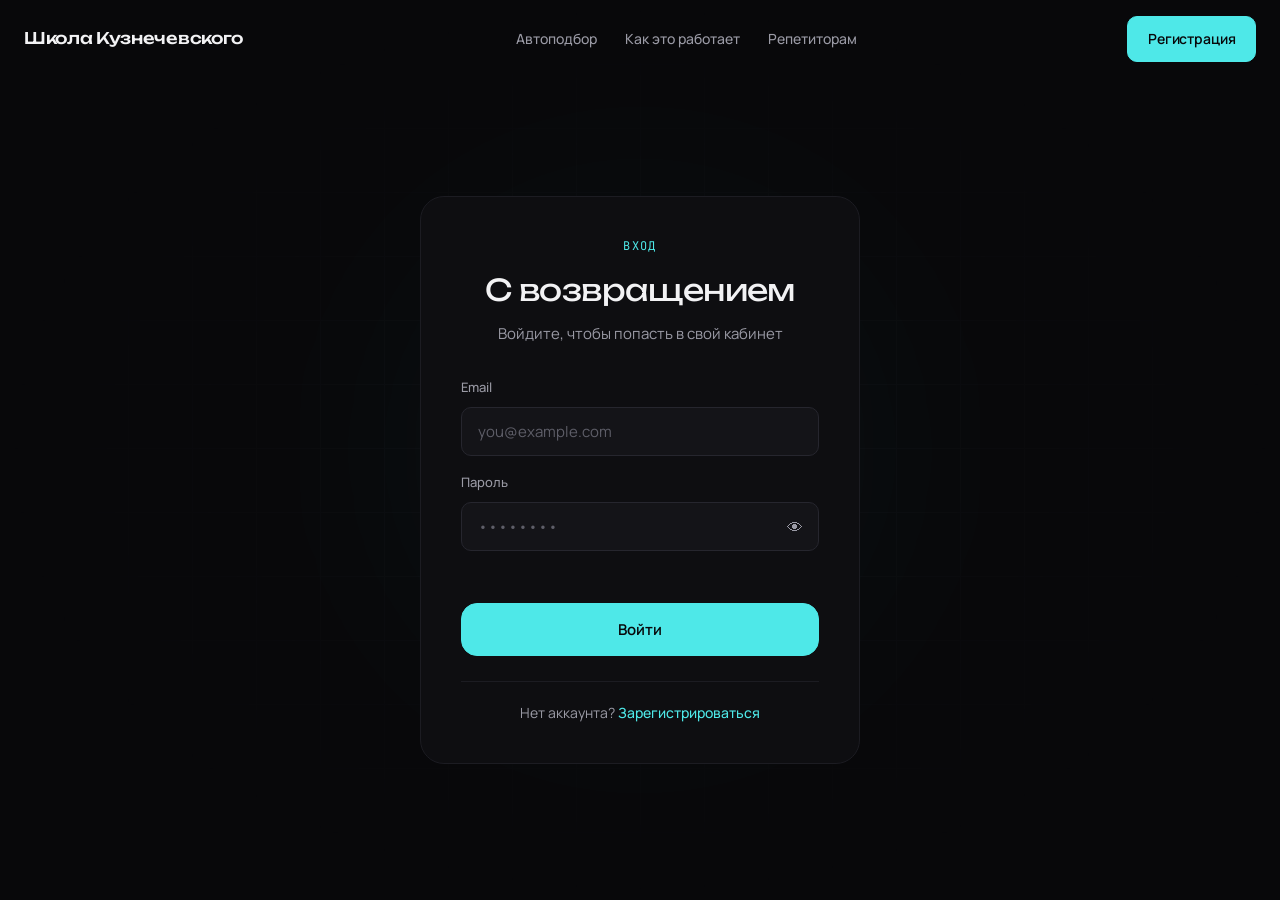
==== cabinet-student.html @ 5a190acf "Update cabinet-student.html" ====
<!DOCTYPE html>
<html lang="ru">
<head>
  <meta charset="UTF-8">
  <meta name="viewport" content="width=device-width, initial-scale=1.0">
  <title>Кабинет ученика — Школа Кузнечевского</title>
  <link rel="preconnect" href="https://fonts.googleapis.com">
  <link rel="preconnect" href="https://fonts.gstatic.com" crossorigin>
  <link href="https://fonts.googleapis.com/css2?family=Unbounded:wght@300;400;500;600&family=Manrope:wght@400;500;600;700&family=JetBrains+Mono:wght@400;500&display=swap" rel="stylesheet">
  <link rel="stylesheet" href="css/base.css">
  <link rel="stylesheet" href="css/main.css">
  <link rel="stylesheet" href="css/auth.css">
  <link rel="stylesheet" href="css/cabinet.css">
  <link rel="stylesheet" href="css/mobile.css">
</head>
<body class="page-student">

  <div class="cursor-glow" data-cursor-glow></div>

  <header class="nav is-scrolled">
    <div class="nav__inner">
      <a href="index.html" class="nav__logo">Школа Кузнечевского<span>.</span></a>
      <nav class="nav__links">
        <a href="index.html">Главная</a>
        <a href="cabinet-student.html" class="is-current">Кабинет</a>
      </nav>

      <div class="nav__user-menu" data-user-menu>
        <a href="cabinet-student.html" class="nav__user-trigger">
          <span class="nav__user-name" data-user-name>…</span>
          <span class="nav__user-avatar" data-user-avatar>?</span>
        </a>
        <div style="position:relative;">
          <button class="notif-bell" data-notif-bell aria-label="Уведомления">
            <svg viewBox="0 0 24 24" fill="none" stroke="currentColor" stroke-width="1.5" stroke-linecap="round" stroke-linejoin="round">
              <path d="M18 8a6 6 0 00-12 0c0 7-3 9-3 9h18s-3-2-3-9"/>
              <path d="M13.7 21a2 2 0 01-3.4 0"/>
            </svg>
            <span class="notif-bell__count" data-notif-count hidden>0</span>
          </button>
          <div class="notif-panel" data-notif-panel hidden></div>
        </div>
      </div>

      <button class="nav__burger" aria-label="Меню">
        <span></span><span></span>
      </button>
    </div>
    <nav class="nav__mobile" data-nav-mobile hidden>
      <a href="index.html">Главная</a>
      <a href="cabinet-student.html" class="is-current">Кабинет</a>
      <button class="btn btn--ghost" data-logout-mobile>Выйти</button>
    </nav>
  </header>

  <main class="cabinet">
    <div class="cabinet__grid"></div>

    <div class="container cabinet__inner">
      <div class="cabinet__head">
        <div class="cabinet__eyebrow">Кабинет ученика</div>
      </div>

      <div class="cabinet__stats">
        <div class="cabinet-stat">
          <div class="cabinet-stat__num" data-stat="upcoming">0</div>
          <div class="cabinet-stat__label">Предстоит</div>
        </div>
        <div class="cabinet-stat">
          <div class="cabinet-stat__num" data-stat="done">0</div>
          <div class="cabinet-stat__label">Проведено</div>
        </div>
      </div>

      <!-- ДВЕ КОЛОНКИ -->
      <div class="student-layout">

        <!-- СЛЕВА: ЗАЯВКИ -->
        <div class="student-col-main">
          <h2 class="cabinet__title cabinet__title--col">Мои заявки</h2>
          <div class="cabinet__list" data-bookings-list>
            <div class="cabinet__empty">
              <div class="cabinet__empty-icon">📅</div>
              <div class="cabinet__empty-title">Пока пусто</div>
              <div class="cabinet__empty-desc">Найдите репетитора и оставьте первую заявку</div>
              <a href="index.html#podbor" class="btn btn--primary btn--lg">Найти репетитора</a>
            </div>
          </div>
        </div>

        <!-- СПРАВА: ЛИЧНОЕ РАСПИСАНИЕ -->
        <aside class="student-col-side">
          <div class="cabinet__col-head">
            <h2 class="cabinet__title cabinet__title--col">Моё расписание</h2>
            <div class="cabinet__col-actions">
              <button class="btn btn--ghost btn--sm" data-toggle-personal-board hidden>Развернуть</button>
              <button class="btn btn--primary btn--sm" data-add-personal-cell>+ Ячейка</button>
            </div>
          </div>

          <div class="info-panel">
            <div class="info-panel__title">Как пользоваться</div>
            <ul class="info-panel__list">
              <li>Это <strong>только для вас</strong>. Никто не видит.</li>
              <li>Нажмите <strong>«+ Ячейка»</strong> — день, время, текст.</li>
              <li>Или у заявки — <strong>«Добавить в расписание»</strong>.</li>
            </ul>
          </div>

          <div class="week-board week-board--personal" data-personal-student-board>
            <div class="week-board__loading">Загружаем…</div>
          </div>
        </aside>

      </div>

      <div class="cabinet__section">
        <h2 class="cabinet__section-title">Опасная зона</h2>
        <div class="danger-zone">
          <p class="danger-zone__text">
            Удаление аккаунта необратимо. Все заявки и профиль будут удалены навсегда.
          </p>
          <div style="display:flex;gap:10px;flex-wrap:wrap;">
            <button class="btn btn--ghost" data-logout>Выйти из аккаунта</button>
            <button class="btn btn--danger" data-delete-account>Удалить аккаунт навсегда</button>
          </div>
        </div>
      </div>
    </div>
  </main>

  <!-- МОДАЛКА ОТЗЫВА -->
  <div class="modal" data-modal="review" hidden>
    <div class="modal__backdrop" data-modal-close></div>
    <div class="modal__panel">
      <div class="pay">
        <div class="pay__title">Оцените урок</div>
        <div class="field" style="margin-bottom:16px;">
          <label>Оценка</label>
          <div style="display:flex;gap:8px;" data-rating-stars>
            <button type="button" class="btn btn--icon" data-star="1">★</button>
            <button type="button" class="btn btn--icon" data-star="2">★</button>
            <button type="button" class="btn btn--icon" data-star="3">★</button>
            <button type="button" class="btn btn--icon" data-star="4">★</button>
            <button type="button" class="btn btn--icon" data-star="5">★</button>
          </div>
        </div>
        <div class="auth-form__error" data-review-error></div>
        <button class="btn btn--primary btn--lg" style="width:100%;" data-review-save>Отправить оценку</button>
      </div>
    </div>
  </div>

  <!-- МОДАЛКА ЛИЧНОЙ ЯЧЕЙКИ -->
  <div class="modal" data-modal="personal-cell-edit" hidden>
    <div class="modal__backdrop" data-modal-close></div>
    <div class="modal__panel">
      <div class="pay">
        <div class="pay__title" data-personal-cell-title>Новая ячейка</div>
        <div class="field" style="margin-bottom:14px;">
          <label>День недели</label>
          <select data-personal-cell-day>
            <option value="1">Понедельник</option>
            <option value="2">Вторник</option>
            <option value="3">Среда</option>
            <option value="4">Четверг</option>
            <option value="5">Пятница</option>
            <option value="6">Суббота</option>
            <option value="0">Воскресенье</option>
          </select>
        </div>
        <div class="field" style="margin-bottom:14px;">
          <label>Время</label>
          <input type="time" data-personal-cell-time>
        </div>
        <div class="field" style="margin-bottom:14px;">
          <label>Текст (до 70 символов)</label>
          <input type="text" maxlength="70" data-personal-cell-text placeholder="Урок с Иваном">
        </div>
        <div class="auth-form__error" data-personal-cell-error></div>
        <div style="display:flex;gap:10px;flex-wrap:wrap;">
          <button class="btn btn--primary" style="flex:1;" data-personal-cell-save>Сохранить</button>
          <button class="btn btn--ghost" data-personal-cell-delete hidden>Удалить</button>
        </div>
      </div>
    </div>
  </div>

  <script src="js/libs/supabase.js"></script>
  <script src="js/supabase-client.js"></script>
  <script src="js/auth.js"></script>
  <script src="js/cabinet-student.js"></script>
</body>
</html>
---- css/base.css ----
:root {
  --bg: #08080A;
  --surface-1: #0E0E11;
  --surface-2: #141418;
  --border: #1C1C22;
  --border-strong: #26262E;
  --text: #F2F2F4;
  --text-dim: #9A9AA5;
  --text-mute: #5E5E68;

  --accent: #4EE8E8;
  --accent-dim: rgba(78, 232, 232, 0.08);
  --accent-glow: rgba(78, 232, 232, 0.22);
  --magenta: #E84EC6;
  --magenta-dim: rgba(232, 78, 198, 0.10);
  --magenta-glow: rgba(232, 78, 198, 0.22);

  --busy: #5A3A3A;
  --busy-dim: rgba(90, 58, 58, 0.15);
  --red: #F87171;
  --green: #4ADE80;
  --yellow: #FFD34E;

  --font-display: 'Unbounded', sans-serif;
  --font-body: 'Manrope', system-ui, sans-serif;
  --font-mono: 'JetBrains Mono', monospace;

  --radius-sm: 6px;
  --radius: 10px;
  --radius-lg: 16px;
  --radius-xl: 24px;

  --container: 1280px;
  --gutter: 24px;

  --ease: cubic-bezier(0.22, 1, 0.36, 1);
  --ease-spring: cubic-bezier(0.34, 1.56, 0.64, 1);
}

* { margin: 0; padding: 0; box-sizing: border-box; }

html { scroll-behavior: smooth; -webkit-font-smoothing: antialiased; }

body {
  background: var(--bg);
  color: var(--text);
  font-family: var(--font-body);
  font-size: 16px;
  line-height: 1.55;
  overflow-x: hidden;
}

body.is-loading { overflow: hidden; }

a { color: inherit; text-decoration: none; }
button { font: inherit; color: inherit; background: none; border: none; cursor: pointer; }
img { max-width: 100%; display: block; }

::selection { background: var(--accent); color: #08080A; }

.container {
  max-width: var(--container);
  margin: 0 auto;
  padding: 0 var(--gutter);
}

/* PAGE LOADER */
.page-loader {
  position: fixed;
  inset: 0;
  z-index: 500;
  background: var(--bg);
  display: flex;
  flex-direction: column;
  align-items: center;
  justify-content: center;
  gap: 32px;
  transition: opacity 0.8s var(--ease), visibility 0.8s var(--ease);
}

.page-loader.is-done {
  opacity: 0;
  visibility: hidden;
  pointer-events: none;
}

.page-loader__logo {
  font-family: var(--font-display);
  font-size: clamp(20px, 3vw, 32px);
  font-weight: 400;
  letter-spacing: -0.03em;
  color: var(--text);
  animation: loaderLogo 1.4s var(--ease) both;
}

.page-loader__logo span { color: var(--accent); }

@keyframes loaderLogo {
  0% { opacity: 0; filter: blur(20px); transform: translateY(10px); }
  100% { opacity: 1; filter: blur(0); transform: translateY(0); }
}

.page-loader__bar {
  width: 200px;
  height: 2px;
  background: var(--border);
  border-radius: 2px;
  overflow: hidden;
}

.page-loader__fill {
  height: 100%;
  width: 0;
  background: var(--accent);
  box-shadow: 0 0 12px var(--accent-glow);
  animation: loaderFill 1.2s var(--ease) forwards;
}

@keyframes loaderFill {
  0% { width: 0; }
  100% { width: 100%; }
}

/* CURSOR GLOW */
.cursor-glow {
  position: fixed;
  top: 0; left: 0;
  width: 460px; height: 460px;
  border-radius: 50%;
  background: radial-gradient(circle, var(--accent-glow) 0%, transparent 65%);
  filter: blur(80px);
  opacity: 0;
  pointer-events: none;
  z-index: 1;
  transition: opacity 0.5s var(--ease);
  transform: translate(-50%, -50%);
  mix-blend-mode: screen;
}

.cursor-glow.is-active { opacity: 0.22; }

/* BUTTONS */
.btn {
  display: inline-flex;
  align-items: center;
  justify-content: center;
  gap: 8px;
  padding: 11px 20px;
  border-radius: var(--radius);
  font-size: 14px;
  font-weight: 600;
  letter-spacing: -0.01em;
  transition: all 0.3s var(--ease);
  white-space: nowrap;
  cursor: pointer;
  border: 1px solid transparent;
  font-family: var(--font-body);
  will-change: transform;
  position: relative;
}

.btn--primary {
  background: var(--accent);
  color: #08080A;
  border-color: var(--accent);
}

.btn--primary:hover {
  background: #66F0F0;
  box-shadow: 0 8px 24px var(--accent-glow);
  transform: translateY(-1px);
}

.btn--ghost {
  background: transparent;
  color: var(--text);
  border-color: var(--border-strong);
}

.btn--ghost:hover {
  border-color: var(--text-dim);
  background: var(--surface-1);
  transform: translateY(-1px);
}

.btn--outline {
  background: transparent;
  color: var(--accent);
  border-color: var(--accent);
}

.btn--outline:hover {
  background: var(--accent-dim);
  transform: translateY(-1px);
}

.btn--danger {
  background: transparent;
  color: var(--red);
  border-color: rgba(248, 113, 113, 0.4);
}

.btn--danger:hover {
  background: rgba(248, 113, 113, 0.08);
  border-color: var(--red);
}

.btn--icon {
  width: 40px;
  height: 40px;
  padding: 0;
  border-radius: var(--radius);
  background: var(--surface-1);
  border: 1px solid var(--border-strong);
  color: var(--text-dim);
}

.btn--icon:hover {
  border-color: var(--accent);
  color: var(--accent);
}

.btn--lg { padding: 14px 26px; font-size: 15px; border-radius: var(--radius-lg); }
.btn--sm { padding: 7px 14px; font-size: 12px; border-radius: var(--radius-sm); }

.btn:disabled {
  opacity: 0.5;
  cursor: not-allowed;
  transform: none !important;
}

/* CHIPS */
.chip {
  display: inline-flex;
  align-items: center;
  padding: 9px 16px;
  border: 1px solid var(--border-strong);
  border-radius: 999px;
  font-size: 14px;
  font-weight: 500;
  color: var(--text-dim);
  transition: all 0.25s var(--ease);
  background: var(--surface-1);
  will-change: transform;
}

.chip:hover {
  border-color: var(--text-dim);
  color: var(--text);
}

.chip.is-active {
  background: var(--accent);
  border-color: var(--accent);
  color: #08080A;
  font-weight: 600;
}

.chip.is-shake { animation: chipShake 0.4s var(--ease); }

@keyframes chipShake {
  0%, 100% { transform: translateX(0); }
  25% { transform: translateX(-4px); }
  75% { transform: translateX(4px); }
}

/* FILTERS */
.filter {
  padding: 8px 14px;
  border-radius: var(--radius-sm);
  font-size: 13px;
  font-weight: 500;
  color: var(--text-dim);
  border: 1px solid transparent;
  transition: all 0.25s var(--ease);
}

.filter:hover { color: var(--text); background: var(--surface-1); }
.filter.is-active {
  background: var(--surface-2);
  color: var(--text);
  border-color: var(--border-strong);
}

/* SECTION HEAD */
.section-head {
  text-align: center;
  max-width: 640px;
  margin: 0 auto 56px;
}

.section-head--left { text-align: left; margin-left: 0; }

.section-head__eyebrow {
  font-family: var(--font-mono);
  font-size: 12px;
  text-transform: uppercase;
  letter-spacing: 0.12em;
  color: var(--accent);
  margin-bottom: 14px;
}

.section-head__title {
  font-family: var(--font-display);
  font-size: clamp(28px, 4vw, 44px);
  font-weight: 400;
  line-height: 1.12;
  letter-spacing: -0.02em;
  margin-bottom: 16px;
}

.section-head__lead { color: var(--text-dim); font-size: 17px; }

/* GRID */
.grid { display: grid; gap: 20px; }
.grid--3 { grid-template-columns: repeat(3, 1fr); }
.grid--2 { grid-template-columns: repeat(2, 1fr); }

/* FIELDS */
.field label {
  display: block;
  font-size: 13px;
  color: var(--text-dim);
  margin-bottom: 10px;
  font-weight: 500;
}

.field input,
.field select,
.field textarea {
  width: 100%;
  padding: 13px 16px;
  background: var(--surface-2);
  border: 1px solid var(--border-strong);
  border-radius: var(--radius);
  color: var(--text);
  font-family: var(--font-body);
  font-size: 15px;
  outline: none;
  transition: all 0.25s var(--ease);
}

.field input::placeholder,
.field textarea::placeholder { color: var(--text-mute); }

.field input:focus,
.field select:focus,
.field textarea:focus {
  border-color: var(--accent);
  box-shadow: 0 0 0 3px var(--accent-dim);
}

.field select {
  appearance: none;
  background-image: url("data:image/svg+xml;utf8,<svg xmlns='http://www.w3.org/2000/svg' width='12' height='8' viewBox='0 0 12 8' fill='none'><path d='M1 1l5 5 5-5' stroke='%239A9AA5' stroke-width='1.5' stroke-linecap='round'/></svg>");
  background-repeat: no-repeat;
  background-position: right 16px center;
  padding-right: 40px;
}

.field textarea { resize: vertical; min-height: 100px; }

/* SVG ICON UTILITY */
.icon {
  width: 20px;
  height: 20px;
  stroke: currentColor;
  stroke-width: 1.5;
  fill: none;
  stroke-linecap: round;
  stroke-linejoin: round;
  flex-shrink: 0;
}

.icon--lg { width: 32px; height: 32px; stroke-width: 1.2; }
.icon--sm { width: 16px; height: 16px; }

/* ЦВЕТА КАБИНЕТОВ */
/* ученик — синий */
.page-student {
  --cabinet-accent: #4EA8E8;
  --cabinet-accent-dim: rgba(78, 168, 232, 0.12);
  --cabinet-accent-glow: rgba(78, 168, 232, 0.3);
}

/* учитель — фиолетовый */
.page-teacher {
  --cabinet-accent: #E84EC6;
  --cabinet-accent-dim: rgba(232, 78, 198, 0.12);
  --cabinet-accent-glow: rgba(232, 78, 198, 0.3);
}

@media (max-width: 1024px) { .grid--3 { grid-template-columns: repeat(2, 1fr); } }
@media (max-width: 680px) {
  .grid--3, .grid--2 { grid-template-columns: 1fr; }
  .container { padding: 0 20px; }
}
---- css/main.css ----
/* NAV */
.nav {
  position: fixed;
  top: 0; left: 0; right: 0;
  z-index: 100;
  padding: 16px 0;
  transition: all 0.4s var(--ease);
}

.nav.is-scrolled {
  background: rgba(8, 8, 10, 0.72);
  backdrop-filter: blur(20px);
  -webkit-backdrop-filter: blur(20px);
  border-bottom: 1px solid var(--border);
  padding: 12px 0;
}

.nav__inner {
  max-width: var(--container);
  margin: 0 auto;
  padding: 0 var(--gutter);
  display: flex;
  align-items: center;
  justify-content: space-between;
  gap: 32px;
}

.nav__logo {
  font-family: var(--font-display);
  font-size: 16px;
  font-weight: 500;
  letter-spacing: -0.02em;
  white-space: nowrap;
  display: inline-flex;
}

.nav__logo span {
  display: inline-block;
  opacity: 0;
  transform: translateY(8px);
  filter: blur(6px);
  transition: opacity 0.6s var(--ease), transform 0.6s var(--ease), filter 0.6s var(--ease);
}

.nav__logo.is-ready span {
  opacity: 1;
  transform: translateY(0);
  filter: blur(0);
}

.nav__logo span:nth-child(1) { transition-delay: 0.02s; }
.nav__logo span:nth-child(2) { transition-delay: 0.06s; }
.nav__logo span:nth-child(3) { transition-delay: 0.10s; }
.nav__logo span:nth-child(4) { transition-delay: 0.14s; }
.nav__logo span:nth-child(5) { transition-delay: 0.18s; }
.nav__logo span:nth-child(7) { transition-delay: 0.26s; }
.nav__logo span:nth-child(8) { transition-delay: 0.30s; }
.nav__logo span:nth-child(9) { transition-delay: 0.34s; }
.nav__logo span:nth-child(10) { transition-delay: 0.38s; }
.nav__logo span:nth-child(11) { transition-delay: 0.42s; }
.nav__logo span:nth-child(12) { transition-delay: 0.46s; }
.nav__logo span:nth-child(13) { transition-delay: 0.50s; }
.nav__logo span:nth-child(14) { transition-delay: 0.54s; }
.nav__logo span:nth-child(15) { transition-delay: 0.58s; }
.nav__logo span:nth-child(16) { transition-delay: 0.62s; }
.nav__logo span:nth-child(17) { transition-delay: 0.66s; }
.nav__logo span:nth-child(18) { transition-delay: 0.70s; }
.nav__logo span:nth-child(19) { transition-delay: 0.74s; }

.nav__logo-dot { color: var(--accent); }

.nav__links {
  display: flex;
  gap: 28px;
  font-size: 14px;
  color: var(--text-dim);
  font-weight: 500;
}

.nav__links a { transition: color 0.25s var(--ease); }
.nav__links a:hover, .nav__links a.is-current { color: var(--text); }

.nav__actions { display: flex; gap: 10px; align-items: center; }
.nav__actions[hidden] { display: none !important; }

.nav__burger {
  display: none;
  width: 40px; height: 40px;
  flex-direction: column;
  justify-content: center;
  align-items: center;
  gap: 5px;
}

.nav__burger span {
  width: 20px; height: 1.5px;
  background: var(--text);
  transition: all 0.3s var(--ease);
}

/* USER MENU (имя + аватар + колокольчик) */
.nav__user-menu {
  display: flex;
  align-items: center;
  gap: 10px;
}
.nav__user-menu[hidden] { display: none !important; }

.nav__user-trigger {
  display: flex;
  align-items: center;
  gap: 10px;
  padding: 5px 5px 5px 14px;
  border: 1px solid var(--border-strong);
  border-radius: 999px;
  background: var(--surface-1);
  transition: border-color 0.3s var(--ease);
}
.nav__user-trigger:hover { border-color: var(--cabinet-accent, var(--accent)); }

.nav__user-name {
  font-size: 14px;
  font-weight: 500;
  color: var(--text);
  max-width: 120px;
  overflow: hidden;
  text-overflow: ellipsis;
  white-space: nowrap;
}

.nav__user-avatar {
  width: 32px;
  height: 32px;
  border-radius: 50%;
  background: var(--cabinet-accent-dim, var(--accent-dim));
  color: var(--cabinet-accent, var(--accent));
  display: flex;
  align-items: center;
  justify-content: center;
  font-family: var(--font-display);
  font-size: 13px;
  overflow: hidden;
  flex-shrink: 0;
}
.nav__user-avatar img {
  width: 100%;
  height: 100%;
  object-fit: cover;
}

/* HERO */
.hero {
  position: relative;
  padding: 200px 0 60px;
  overflow: hidden;
}

.hero--compact {
  padding: 200px 0 20px;
}

.hero__parallax {
  position: absolute;
  inset: 0;
  z-index: 0;
  pointer-events: none;
}

.hero__orb {
  position: absolute;
  border-radius: 50%;
  filter: blur(120px);
  opacity: 0.35;
}

.hero__orb--1 {
  top: -20%; right: -10%;
  width: 720px; height: 720px;
  background: radial-gradient(circle, var(--accent-glow) 0%, transparent 65%);
}

.hero__grid {
  position: absolute;
  inset: 0;
  background-image:
    linear-gradient(var(--border) 1px, transparent 1px),
    linear-gradient(90deg, var(--border) 1px, transparent 1px);
  background-size: 64px 64px;
  mask-image: radial-gradient(ellipse at 50% 0%, #000 0%, transparent 70%);
  -webkit-mask-image: radial-gradient(ellipse at 50% 0%, #000 0%, transparent 70%);
  opacity: 0.4;
}

.hero__inner {
  max-width: var(--container);
  margin: 0 auto;
  padding: 0 var(--gutter);
  position: relative;
  z-index: 2;
}

.hero__title {
  font-family: var(--font-display);
  font-size: clamp(40px, 6.5vw, 88px);
  font-weight: 400;
  line-height: 1.02;
  letter-spacing: -0.035em;
  max-width: 15ch;
  margin-bottom: 0;
}

.hero__title em { font-style: normal; color: var(--accent); }

[data-hero-el] {
  opacity: 0;
  transform: translateY(20px);
  filter: blur(8px);
}

[data-hero-el].is-visible {
  opacity: 1;
  transform: translateY(0);
  filter: blur(0);
  transition: opacity 0.9s var(--ease), transform 0.9s var(--ease), filter 0.9s var(--ease);
}

/* PODBOR */
.podbor { padding: 40px 0 100px; position: relative; z-index: 2; }

.podbor__card {
  max-width: 800px;
  margin: 0 auto;
  background: var(--surface-1);
  border: 1px solid var(--border);
  border-radius: var(--radius-xl);
  padding: 40px;
  position: relative;
  overflow: hidden;
}

.podbor__progress {
  height: 2px;
  background: var(--border);
  border-radius: 2px;
  margin-bottom: 32px;
  overflow: hidden;
}

.podbor__bar {
  height: 100%;
  background: var(--accent);
  width: 33.33%;
  transition: width 0.6s var(--ease);
}

.podbor__viewport { position: relative; overflow: hidden; }
.podbor__step { display: none; }

.podbor__step.is-active {
  display: block;
  animation: slideIn 0.6s var(--ease);
}

@keyframes slideIn {
  from { opacity: 0; transform: translateX(30px); filter: blur(4px); }
  to { opacity: 1; transform: translateX(0); filter: blur(0); }
}

.podbor__step-label {
  font-family: var(--font-mono);
  font-size: 12px;
  color: var(--accent);
  text-transform: uppercase;
  letter-spacing: 0.1em;
  margin-bottom: 12px;
}

.podbor__question {
  font-family: var(--font-display);
  font-size: 28px;
  font-weight: 400;
  margin-bottom: 28px;
  letter-spacing: -0.02em;
}

.podbor__hint {
  margin-top: 16px;
  font-size: 13px;
  color: var(--red);
  font-weight: 500;
  animation: hintIn 0.4s var(--ease);
}

@keyframes hintIn {
  from { opacity: 0; transform: translateY(-4px); }
  to { opacity: 1; transform: translateY(0); }
}

.chips { display: flex; flex-wrap: wrap; gap: 10px; }

.podbor__row {
  display: grid;
  grid-template-columns: 1fr 1fr;
  gap: 28px;
}

.podbor__nav {
  display: flex;
  justify-content: space-between;
  margin-top: 36px;
  padding-top: 24px;
  border-top: 1px solid var(--border);
}

.podbor__results { margin-top: 64px; }
.podbor__reset { text-align: center; margin-top: 40px; }

/* TEACHER CARD */
.teacher-card {
  background: var(--surface-1);
  border: 1px solid var(--border);
  border-radius: var(--radius-lg);
  padding: 24px;
  transition: transform 0.35s var(--ease), border-color 0.35s var(--ease);
  cursor: pointer;
  display: flex;
  flex-direction: column;
  gap: 16px;
  position: relative;
  overflow: hidden;
}

.teacher-card:hover {
  border-color: var(--border-strong);
  transform: translateY(-2px);
}

.teacher-card__head { display: flex; gap: 16px; align-items: center; }

.teacher-card__avatar {
  width: 56px; height: 56px;
  border-radius: 50%;
  background: var(--surface-2);
  border: 1px solid var(--border-strong);
  display: flex;
  align-items: center;
  justify-content: center;
  font-family: var(--font-display);
  font-size: 16px;
  color: var(--accent);
  flex-shrink: 0;
  overflow: hidden;
}
.teacher-card__avatar img { width: 100%; height: 100%; object-fit: cover; }

.teacher-card__name { font-size: 16px; font-weight: 600; margin-bottom: 3px; }
.teacher-card__subject { font-size: 13px; color: var(--text-dim); }

.teacher-card__rating {
  display: inline-flex;
  align-items: center;
  gap: 5px;
  font-family: var(--font-mono);
  font-size: 13px;
  color: var(--accent);
  margin-left: auto;
}

.teacher-card__tags { display: flex; flex-wrap: wrap; gap: 5px; }

.tag {
  font-size: 10.5px;
  padding: 3px 9px;
  border-radius: 999px;
  background: var(--surface-2);
  color: var(--text-dim);
  border: 1px solid var(--border);
  font-weight: 500;
  text-transform: uppercase;
  letter-spacing: 0.02em;
}

.teacher-card__slots {
  display: flex;
  flex-wrap: wrap;
  gap: 6px;
  max-height: 60px;
  overflow: hidden;
  position: relative;
}

.teacher-card__slots::after {
  content: '';
  position: absolute;
  bottom: 0; right: 0;
  width: 40px; height: 100%;
  background: linear-gradient(90deg, transparent, var(--surface-1));
  pointer-events: none;
}

.slot {
  font-family: var(--font-mono);
  font-size: 11.5px;
  padding: 5px 10px;
  border-radius: var(--radius-sm);
  border: 1px solid var(--border-strong);
  color: var(--text-dim);
  transition: all 0.25s var(--ease);
  background: var(--surface-2);
}

.slot--free {
  border-color: rgba(78, 232, 232, 0.4);
  color: var(--accent);
  background: var(--accent-dim);
}

.slot--busy {
  opacity: 0.4;
  text-decoration: line-through;
  cursor: not-allowed;
  background: var(--busy-dim);
  border-color: var(--busy);
  color: var(--busy);
}

.teacher-card__foot {
  display: flex;
  align-items: center;
  justify-content: space-between;
  padding-top: 16px;
  border-top: 1px solid var(--border);
  margin-top: auto;
}

.teacher-card__price {
  font-family: var(--font-mono);
  font-size: 22px;
  font-weight: 500;
  letter-spacing: -0.02em;
}

.teacher-card__price span {
  font-size: 12px;
  color: var(--text-mute);
  font-weight: 400;
  font-family: var(--font-body);
}

.teacher-card__cta {
  font-size: 13px;
  font-weight: 600;
  color: var(--accent);
  display: inline-flex;
  align-items: center;
  gap: 6px;
  transition: gap 0.3s var(--ease);
}

.teacher-card:hover .teacher-card__cta { gap: 10px; }

/* HOW */
.how { padding: 100px 0; border-top: 1px solid var(--border); position: relative; z-index: 2; }

.how__card {
  background: var(--surface-1);
  border: 1px solid var(--border);
  border-radius: var(--radius-lg);
  padding: 32px;
  transition: all 0.4s var(--ease);
  position: relative;
  overflow: hidden;
}

.how__card::before {
  content: '';
  position: absolute;
  top: 0; left: -100%;
  width: 100%; height: 1px;
  background: linear-gradient(90deg, transparent, var(--accent), transparent);
  transition: left 0.8s var(--ease);
}

.how__card:hover::before { left: 100%; }
.how__card:hover { border-color: var(--border-strong); transform: translateY(-2px); }

.how__num { font-family: var(--font-mono); font-size: 13px; color: var(--accent); margin-bottom: 20px; }

.how__card h3 {
  font-family: var(--font-display);
  font-size: 22px;
  font-weight: 400;
  margin-bottom: 12px;
  letter-spacing: -0.02em;
}

.how__card p { color: var(--text-dim); font-size: 15px; }

/* FOR TEACHERS */
.for-teachers {
  padding: 100px 0;
  border-top: 1px solid var(--border);
  position: relative;
  z-index: 2;
}

.for-teachers__grid {
  display: grid;
  grid-template-columns: repeat(3, 1fr);
  gap: 20px;
  margin-bottom: 48px;
}

.for-teachers__feature {
  padding: 32px;
  background: var(--surface-1);
  border: 1px solid var(--border);
  border-radius: var(--radius-lg);
  transition: all 0.35s var(--ease);
}

.for-teachers__feature:hover {
  border-color: var(--magenta);
  transform: translateY(-2px);
}

.for-teachers__icon {
  width: 44px; height: 44px;
  border-radius: var(--radius);
  background: var(--magenta-dim);
  border: 1px solid var(--magenta);
  display: flex;
  align-items: center;
  justify-content: center;
  color: var(--magenta);
  margin-bottom: 20px;
}

.for-teachers__feature h3 {
  font-family: var(--font-display);
  font-size: 18px;
  font-weight: 400;
  letter-spacing: -0.02em;
  margin-bottom: 10px;
}

.for-teachers__feature p { color: var(--text-dim); font-size: 14px; line-height: 1.55; }

.for-teachers__cta { text-align: center; }

/* FOOTER */
.footer { border-top: 1px solid var(--border); padding: 64px 0 32px; position: relative; z-index: 2; }

.footer__inner {
  display: grid;
  grid-template-columns: 2fr 1fr 1fr 1fr;
  gap: 48px;
  margin-bottom: 48px;
}

.footer__desc { color: var(--text-mute); font-size: 14px; margin-top: 16px; max-width: 28ch; }

.footer__title {
  font-size: 12px;
  color: var(--text-mute);
  text-transform: uppercase;
  letter-spacing: 0.1em;
  margin-bottom: 16px;
  font-family: var(--font-mono);
}

.footer__col a {
  display: block;
  color: var(--text-dim);
  font-size: 14px;
  padding: 5px 0;
  transition: color 0.25s var(--ease);
}

.footer__col a:hover { color: var(--accent); }

.footer__bottom {
  display: flex;
  justify-content: space-between;
  padding-top: 32px;
  border-top: 1px solid var(--border);
  font-size: 13px;
  color: var(--text-mute);
  font-family: var(--font-mono);
}

/* MODALS */
.modal {
  position: fixed;
  inset: 0;
  z-index: 200;
  display: flex;
  align-items: center;
  justify-content: center;
  padding: 24px;
}

.modal[hidden] { display: none; }

.modal__backdrop {
  position: absolute;
  inset: 0;
  background: rgba(0, 0, 0, 0.75);
  backdrop-filter: blur(8px);
  -webkit-backdrop-filter: blur(8px);
  animation: fadeIn 0.4s var(--ease);
}

@keyframes fadeIn { from { opacity: 0; } to { opacity: 1; } }

.modal__panel {
  position: relative;
  background: var(--surface-1);
  border: 1px solid var(--border-strong);
  border-radius: var(--radius-xl);
  max-width: 520px;
  width: 100%;
  max-height: 90vh;
  overflow-y: auto;
  animation: modalIn 0.5s var(--ease-spring);
}

@keyframes modalIn {
  from { opacity: 0; transform: translateY(24px) scale(0.96); filter: blur(6px); }
  to { opacity: 1; transform: translateY(0) scale(1); filter: blur(0); }
}

.pay { padding: 32px; }

.pay__title {
  font-family: var(--font-display);
  font-size: 20px;
  font-weight: 400;
  margin-bottom: 22px;
  padding-bottom: 18px;
  border-bottom: 1px solid var(--border);
  letter-spacing: -0.02em;
}

.pay__lesson {
  padding: 18px;
  background: var(--surface-2);
  border: 1px solid var(--border);
  border-radius: var(--radius);
  margin-bottom: 22px;
}

.pay__row { display: flex; justify-content: space-between; padding: 7px 0; font-size: 14px; }
.pay__row-label { color: var(--text-dim); }
.pay__row-value { font-family: var(--font-mono); }

.pay__free-note {
  padding: 12px 14px;
  background: var(--accent-dim);
  border: 1px solid rgba(78, 232, 232, 0.4);
  border-radius: var(--radius);
  color: var(--accent);
  font-size: 13px;
  font-weight: 500;
  margin-bottom: 18px;
  text-align: center;
}

.pay__success { text-align: center; padding: 36px 20px; }

.pay__success-icon {
  width: 64px; height: 64px;
  border-radius: 50%;
  background: var(--accent-dim);
  border: 1px solid var(--accent);
  display: flex;
  align-items: center;
  justify-content: center;
  font-size: 28px;
  color: var(--accent);
  margin: 0 auto 22px;
  animation: successPop 0.5s var(--ease-spring);
}

@keyframes successPop {
  0% { transform: scale(0.5); opacity: 0; }
  60% { transform: scale(1.1); }
  100% { transform: scale(1); opacity: 1; }
}

.pay__success h3 {
  font-family: var(--font-display);
  font-size: 22px;
  font-weight: 400;
  margin-bottom: 10px;
  letter-spacing: -0.02em;
}

.pay__success p { color: var(--text-dim); margin-bottom: 22px; }

/* EMPTY STATE (global) */
.empty-state {
  grid-column: 1/-1;
  text-align: center;
  padding: 48px 24px;
  background: var(--surface-1);
  border: 1px dashed var(--border-strong);
  border-radius: var(--radius-lg);
}

.empty-state__icon {
  display: inline-flex;
  align-items: center;
  justify-content: center;
  width: 56px; height: 56px;
  border-radius: 50%;
  background: var(--surface-2);
  border: 1px solid var(--border-strong);
  color: var(--text-mute);
  margin-bottom: 18px;
}

.empty-state__title {
  font-family: var(--font-display);
  font-size: 18px;
  font-weight: 400;
  letter-spacing: -0.02em;
  margin-bottom: 8px;
}

.empty-state__desc {
  color: var(--text-dim);
  font-size: 14px;
  max-width: 36ch;
  margin: 0 auto;
}

/* REVEAL */
.reveal {
  opacity: 0;
  transform: translateY(28px);
  filter: blur(6px);
}

.reveal.is-visible {
  opacity: 1;
  transform: translateY(0);
  filter: blur(0);
  transition: opacity 0.9s var(--ease), transform 0.9s var(--ease), filter 0.9s var(--ease);
}
---- css/auth.css ----
.auth-page {
  min-height: 100vh;
  padding: 140px 24px 80px;
  display: flex;
  align-items: center;
  justify-content: center;
  position: relative;
  overflow: hidden;
}

.auth-page__grid {
  position: absolute;
  inset: 0;
  background-image:
    linear-gradient(var(--border) 1px, transparent 1px),
    linear-gradient(90deg, var(--border) 1px, transparent 1px);
  background-size: 64px 64px;
  mask-image: radial-gradient(ellipse at 50% 50%, #000 0%, transparent 70%);
  -webkit-mask-image: radial-gradient(ellipse at 50% 50%, #000 0%, transparent 70%);
  opacity: 0.3;
  pointer-events: none;
}

.auth-page__orb {
  position: absolute;
  top: 50%; left: 50%;
  transform: translate(-50%, -50%);
  width: 700px; height: 700px;
  border-radius: 50%;
  background: radial-gradient(circle, var(--accent-glow) 0%, transparent 60%);
  filter: blur(100px);
  opacity: 0.35;
  pointer-events: none;
}

.auth-card {
  position: relative;
  z-index: 2;
  width: 100%;
  max-width: 440px;
  padding: 40px;
  background: var(--surface-1);
  border: 1px solid var(--border);
  border-radius: var(--radius-xl);
  animation: authCardIn 0.6s var(--ease);
}

.auth-card--wide { max-width: 560px; }

@keyframes authCardIn {
  from { opacity: 0; transform: translateY(24px); filter: blur(6px); }
  to { opacity: 1; transform: translateY(0); filter: blur(0); }
}

.auth-card__eyebrow {
  font-family: var(--font-mono);
  font-size: 12px;
  text-transform: uppercase;
  letter-spacing: 0.12em;
  color: var(--accent);
  margin-bottom: 12px;
  text-align: center;
}

.auth-card__title {
  font-family: var(--font-display);
  font-size: 30px;
  font-weight: 400;
  letter-spacing: -0.02em;
  margin-bottom: 8px;
  text-align: center;
}

.auth-card__lead {
  color: var(--text-dim);
  font-size: 15px;
  margin-bottom: 32px;
  text-align: center;
}

.role-screen,
.form-screen {
  animation: screenIn 0.5s var(--ease);
}

@keyframes screenIn {
  from { opacity: 0; transform: translateY(16px); filter: blur(4px); }
  to { opacity: 1; transform: translateY(0); filter: blur(0); }
}

.form-screen__back {
  display: inline-flex;
  align-items: center;
  gap: 6px;
  font-size: 13px;
  color: var(--text-dim);
  margin-bottom: 20px;
  transition: color 0.25s var(--ease);
  font-family: var(--font-mono);
}

.form-screen__back:hover { color: var(--accent); }

.form-screen__back span { transition: transform 0.25s var(--ease); }
.form-screen__back:hover span { transform: translateX(-3px); }

.form-screen__role {
  color: var(--accent);
  font-weight: 600;
}

.role-picker--big {
  display: flex;
  flex-direction: column;
  gap: 12px;
}

.role-card-big {
  position: relative;
  display: flex;
  align-items: center;
  gap: 18px;
  padding: 22px 24px;
  background: var(--surface-2);
  border: 1px solid var(--border-strong);
  border-radius: var(--radius-lg);
  text-align: left;
  cursor: pointer;
  transition: all 0.35s var(--ease);
  overflow: hidden;
}

.role-card-big::before {
  content: '';
  position: absolute;
  inset: 0;
  background: radial-gradient(400px circle at 0% 50%, var(--accent-dim), transparent 50%);
  opacity: 0;
  transition: opacity 0.35s var(--ease);
  pointer-events: none;
}

.role-card-big--teacher::before {
  background: radial-gradient(400px circle at 0% 50%, var(--magenta-dim), transparent 50%);
}

.role-card-big:hover {
  border-color: var(--accent);
  transform: translateY(-3px);
  box-shadow: 0 16px 40px rgba(0, 0, 0, 0.5);
}

.role-card-big--teacher:hover {
  border-color: var(--magenta);
}

.role-card-big:hover::before { opacity: 1; }

.role-card-big__icon {
  width: 52px; height: 52px;
  border-radius: var(--radius);
  background: var(--surface-1);
  border: 1px solid var(--border-strong);
  display: flex;
  align-items: center;
  justify-content: center;
  color: var(--accent);
  flex-shrink: 0;
  position: relative;
  z-index: 1;
  transition: all 0.35s var(--ease);
}

.role-card-big--teacher .role-card-big__icon { color: var(--magenta); }

.role-card-big:hover .role-card-big__icon {
  background: var(--accent);
  border-color: var(--accent);
  color: #08080A;
}

.role-card-big--teacher:hover .role-card-big__icon {
  background: var(--magenta);
  border-color: var(--magenta);
  color: #08080A;
}

.role-card-big__body {
  flex: 1;
  position: relative;
  z-index: 1;
}

.role-card-big__title {
  font-family: var(--font-display);
  font-size: 18px;
  font-weight: 500;
  letter-spacing: -0.02em;
  margin-bottom: 4px;
}

.role-card-big__desc {
  font-size: 13px;
  color: var(--text-dim);
}

.role-card-big__arrow {
  font-size: 20px;
  color: var(--text-dim);
  transition: all 0.35s var(--ease);
  position: relative;
  z-index: 1;
}

.role-card-big:hover .role-card-big__arrow {
  color: var(--accent);
  transform: translateX(4px);
}

.role-card-big--teacher:hover .role-card-big__arrow { color: var(--magenta); }

.auth-form .field { margin-bottom: 16px; }

.auth-form__error {
  min-height: 20px;
  font-size: 13px;
  color: var(--red);
  margin-bottom: 8px;
  font-weight: 500;
}

.auth-form__submit {
  width: 100%;
  margin-top: 8px;
}

.auth-form__submit:disabled {
  opacity: 0.6;
  cursor: wait;
}

.auth-card__footer {
  margin-top: 24px;
  padding-top: 20px;
  border-top: 1px solid var(--border);
  text-align: center;
  font-size: 14px;
  color: var(--text-dim);
}

.auth-card__footer a {
  color: var(--accent);
  font-weight: 500;
  transition: opacity 0.25s var(--ease);
}

.auth-card__footer a:hover { opacity: 0.8; }

@media (max-width: 480px) {
  .auth-card { padding: 28px 22px; }
  .auth-card__title { font-size: 24px; }
  .role-card-big { padding: 18px 20px; gap: 14px; }
  .role-card-big__icon { width: 44px; height: 44px; }
  .role-card-big__title { font-size: 16px; }
}
---- css/cabinet.css ----
/* CABINET */
.cabinet { min-height: 100vh; padding: 140px 0 80px; position: relative; overflow: hidden; }
.cabinet__grid {
  position: absolute; inset: 0;
  background-image:
    linear-gradient(var(--border) 1px, transparent 1px),
    linear-gradient(90deg, var(--border) 1px, transparent 1px);
  background-size: 64px 64px;
  mask-image: radial-gradient(ellipse at 50% 0%, #000 0%, transparent 70%);
  -webkit-mask-image: radial-gradient(ellipse at 50% 0%, #000 0%, transparent 70%);
  opacity: 0.3; pointer-events: none;
}
.cabinet__inner { position: relative; z-index: 2; }
.cabinet__head { margin-bottom: 24px; max-width: 640px; }
.cabinet__eyebrow {
  font-family: var(--font-mono); font-size: 12px; text-transform: uppercase;
  letter-spacing: 0.12em; color: var(--cabinet-accent, var(--accent)); margin-bottom: 8px;
}
.cabinet__title {
  font-family: var(--font-display); font-size: clamp(26px, 3.6vw, 40px);
  font-weight: 400; line-height: 1.12; letter-spacing: -0.02em; margin-bottom: 8px;
}
.cabinet__title--col {
  margin-bottom: 0;
  line-height: 1.15;
}
.cabinet__lead { color: var(--text-dim); font-size: 15px; }

/* Заголовок колонки + кнопка справа */
.cabinet__col-head {
  display: flex;
  justify-content: space-between;
  align-items: center;
  gap: 16px;
  margin-bottom: 16px;
  flex-wrap: nowrap;
  min-height: 48px;
}

/* STATS */
.cabinet__stats {
  display: flex;
  gap: 8px;
  margin-bottom: 32px;
  flex-wrap: wrap;
}

.cabinet-stat {
  padding: 10px 16px;
  background: var(--surface-1);
  border: 1px solid var(--border);
  border-radius: var(--radius-lg);
  display: flex;
  align-items: baseline;
  gap: 8px;
  min-width: 0;
  transition: border-color 0.3s var(--ease);
}
.cabinet-stat:hover { border-color: var(--border-strong); }

.cabinet-stat__num {
  font-family: var(--font-mono);
  font-size: 18px;
  font-weight: 600;
  color: var(--cabinet-accent, var(--accent));
  line-height: 1;
}

.cabinet-stat__label {
  font-size: 12px;
  color: var(--text-dim);
}

/* SECTIONS */
.cabinet__section { margin-bottom: 40px; }
.cabinet__section-head {
  display: flex; justify-content: space-between; align-items: center;
  gap: 16px; margin-bottom: 16px; flex-wrap: wrap;
}
.cabinet__section-title {
  font-family: var(--font-display); font-size: 18px; font-weight: 400;
  letter-spacing: -0.02em; margin-bottom: 14px;
}
.cabinet__section-head .cabinet__section-title { margin-bottom: 0; }
.cabinet__list { display: flex; flex-direction: column; gap: 10px; }

/* INFO PANEL */
.info-panel {
  background: var(--surface-1); border: 1px solid var(--border);
  border-left: 3px solid var(--cabinet-accent, var(--accent));
  border-radius: var(--radius);
  padding: 12px 16px; margin-bottom: 14px;
}
.info-panel__title {
  font-family: var(--font-mono); font-size: 10px; text-transform: uppercase;
  letter-spacing: 0.1em; color: var(--cabinet-accent, var(--accent)); margin-bottom: 6px;
}
.info-panel__list {
  list-style: none; padding: 0; margin: 0;
  display: flex; flex-direction: column; gap: 4px;
  font-size: 12.5px; color: var(--text-dim); line-height: 1.5;
}
.info-panel__list strong { color: var(--text); font-weight: 600; }
.info-panel__list .dot {
  display: inline-block; width: 8px; height: 8px; border-radius: 2px;
  margin-right: 6px; vertical-align: middle; border: 1px solid var(--border-strong);
}
.dot--free { background: var(--accent); border-color: var(--accent); }
.dot--busy { background: var(--red); border-color: var(--red); }
.dot--off { background: var(--text-mute); border-color: var(--text-mute); }

/* EMPTY */
.cabinet__empty {
  padding: 40px 24px; background: var(--surface-1);
  border: 1px dashed var(--border-strong); border-radius: var(--radius-lg);
  text-align: center;
}
.cabinet__empty-icon {
  display: inline-flex; align-items: center; justify-content: center;
  width: 56px; height: 56px; border-radius: 50%;
  background: var(--surface-2); border: 1px solid var(--border-strong);
  color: var(--text-mute); font-size: 24px; margin-bottom: 16px;
}
.cabinet__empty-title {
  font-family: var(--font-display); font-size: 17px; font-weight: 400;
  letter-spacing: -0.02em; margin-bottom: 6px;
}
.cabinet__empty-desc {
  color: var(--text-dim); font-size: 14px; margin-bottom: 18px;
  max-width: 36ch; margin-left: auto; margin-right: auto;
}

/* ============================================= */
/* КАРТОЧКА ЗАЯВКИ                               */
/* ============================================= */
.booking-card {
  background: var(--surface-1);
  border: 1px solid var(--border);
  border-radius: var(--radius-lg);
  padding: 16px 18px;
  display: flex;
  flex-direction: column;
  gap: 10px;
  transition: border-color 0.3s var(--ease);
}
.booking-card:hover { border-color: var(--border-strong); }

.booking-card__head {
  display: flex;
  flex-direction: column;
  gap: 3px;
}

.booking-card__date {
  font-family: var(--font-mono);
  font-size: 16px;
  font-weight: 600;
  color: var(--text);
  letter-spacing: -0.01em;
  line-height: 1.15;
}

.booking-card__info {
  font-size: 13.5px;
  color: var(--text-dim);
}

.booking-card__name {
  color: var(--text);
  font-weight: 600;
}

.booking-card__status {
  display: inline-flex;
  align-items: center;
  gap: 6px;
  padding: 6px 12px;
  border-radius: 999px;
  font-family: var(--font-mono);
  font-size: 10.5px;
  font-weight: 700;
  text-transform: uppercase;
  letter-spacing: 0.08em;
  width: fit-content;
}

.booking-card__status--pending {
  background: rgba(255, 211, 78, 0.12);
  border: 1px solid rgba(255, 211, 78, 0.5);
  color: var(--yellow, #FFD34E);
}
.booking-card__status--approved,
.booking-card__status--done {
  background: rgba(74, 222, 128, 0.12);
  border: 1px solid rgba(74, 222, 128, 0.5);
  color: var(--green, #4ADE80);
}
.booking-card__status--rejected,
.booking-card__status--cancelled {
  background: var(--busy-dim);
  border: 1px solid var(--busy);
  color: var(--text-mute);
}

.booking-card__actions {
  display: flex;
  gap: 6px;
  flex-wrap: wrap;
}

.booking-card__action {
  display: inline-flex;
  align-items: center;
  justify-content: center;
  gap: 6px;
  padding: 8px 14px;
  border-radius: var(--radius);
  font-size: 13px;
  font-weight: 600;
  cursor: pointer;
  transition: all 0.25s var(--ease);
  border: 1px solid transparent;
  font-family: var(--font-body);
  background: none;
}

.booking-card__action--primary {
  background: var(--cabinet-accent, var(--accent));
  color: #08080A;
  border-color: var(--cabinet-accent, var(--accent));
}
.booking-card__action--primary:hover { filter: brightness(1.1); }

.booking-card__action--ghost {
  background: transparent;
  border-color: var(--border-strong);
  color: var(--text);
}
.booking-card__action--ghost:hover {
  border-color: var(--text);
  background: var(--surface-2);
}

.booking-card__action--danger {
  background: transparent;
  border-color: rgba(248, 113, 113, 0.4);
  color: var(--red);
}
.booking-card__action--danger:hover {
  background: rgba(248, 113, 113, 0.08);
  border-color: var(--red);
}

.booking-card__action--remove {
  background: transparent;
  border: none;
  color: var(--text-mute);
  font-size: 12px;
  padding: 8px 6px;
}
.booking-card__action--remove:hover { color: var(--red); }

/* ============================================= */
/* РАСКЛАДКА УЧЕНИКА — 2 КОЛОНКИ                  */
/* ============================================= */
.student-layout {
  display: grid;
  grid-template-columns: 1.4fr 1fr;
  gap: 28px;
  align-items: start;
}
.student-col-main { min-width: 0; }
.student-col-side { min-width: 0; }

/* Заголовок колонки слева */
.student-col-main > .cabinet__title--col {
  margin-bottom: 16px;
}

/* ============================================= */
/* WEEK BOARD (публичное и личное)                */
/* ============================================= */
.week-board {
  display: grid; grid-template-columns: repeat(7, minmax(0, 1fr));
  gap: 8px; background: var(--surface-1); border: 1px solid var(--border);
  border-radius: var(--radius-lg); padding: 14px;
}
.week-board--personal {
  border-style: dashed;
  opacity: 0.9;
}
.week-board__loading {
  grid-column: 1 / -1; text-align: center; padding: 32px 0;
  color: var(--text-mute); font-family: var(--font-mono); font-size: 12px;
}
.week-day { display: flex; flex-direction: column; gap: 6px; min-width: 0; }
.week-day__head {
  font-family: var(--font-mono); font-size: 10px; color: var(--text-mute);
  text-transform: uppercase; letter-spacing: 0.08em; text-align: center;
  padding: 6px 0; border-bottom: 1px solid var(--border);
}
.week-day__body {
  display: flex; flex-direction: column; gap: 5px; min-height: 50px;
}
.week-day__empty {
  display: flex; align-items: center; justify-content: center;
  height: 40px; border: 1px dashed var(--border); border-radius: var(--radius-sm);
  font-size: 10px; color: var(--text-mute); font-family: var(--font-mono);
}

.week-cell {
  padding: 7px 9px;
  border-radius: var(--radius-sm);
  border: 1px solid var(--border-strong);
  background: var(--surface-2);
  transition: border-color 0.4s var(--ease), background 0.4s var(--ease), transform 0.25s var(--ease);
  display: flex; flex-direction: column; gap: 2px;
  min-width: 0;
  min-height: 42px;
  animation: weekCellIn 0.4s var(--ease-spring);
  cursor: pointer;
}
.week-cell.is-clickable:hover { transform: translateY(-2px); }
@keyframes weekCellIn {
  from { opacity: 0; transform: translateY(5px) scale(0.97); }
  to { opacity: 1; transform: translateY(0) scale(1); }
}
.week-cell__time {
  font-family: var(--font-mono); font-size: 11px; font-weight: 600;
  color: var(--text); line-height: 1;
}
.week-cell__status {
  font-size: 8.5px; text-transform: uppercase; letter-spacing: 0.06em;
  font-weight: 600; font-family: var(--font-mono); color: var(--text-dim);
}
.week-cell__note {
  font-size: 10px; color: var(--text-mute); overflow: hidden;
  text-overflow: ellipsis; white-space: nowrap; margin-top: 1px;
}

.week-cell--free {
  background: var(--accent-dim);
  border-color: var(--accent);
}
.week-cell--free .week-cell__status { color: var(--accent); }

.week-cell--busy {
  background: rgba(248, 113, 113, 0.08);
  border-color: rgba(248, 113, 113, 0.4);
}
.week-cell--busy .week-cell__status { color: var(--red); }

.week-cell--off {
  background: var(--surface-2);
  border-color: var(--border-strong);
  opacity: 0.7;
}
.week-cell--off .week-cell__status { color: var(--text-mute); }

.week-cell--personal {
  background: var(--cabinet-accent-dim, var(--magenta-dim));
  border-color: var(--cabinet-accent, var(--magenta));
  border-style: dashed;
}
.week-cell--personal .week-cell__time { color: var(--cabinet-accent, var(--magenta)); }

/* LOADING */
.cabinet__loading {
  text-align: center; padding: 40px 0; color: var(--text-mute);
  font-family: var(--font-mono); font-size: 12px;
}

/* PROFILE GRID */
.profile-grid {
  display: grid; grid-template-columns: 1fr 1fr; gap: 12px;
  background: var(--surface-1); border: 1px solid var(--border);
  border-radius: var(--radius-lg); padding: 20px;
}
.profile-item { display: flex; flex-direction: column; gap: 3px; }
.profile-item--full { grid-column: 1 / -1; }
.profile-item__label {
  font-family: var(--font-mono); font-size: 10px; color: var(--text-mute);
  text-transform: uppercase; letter-spacing: 0.08em;
}
.profile-item__value { font-size: 14px; color: var(--text); word-break: break-word; }
.profile-item__value--dim { color: var(--text-dim); }

/* DANGER ZONE */
.danger-zone {
  background: var(--surface-1); border: 1px solid var(--border);
  border-radius: var(--radius-lg); padding: 20px;
}
.danger-zone__text {
  color: var(--text-dim); font-size: 13px; margin-bottom: 14px; max-width: 60ch;
}

/* NOTIFICATIONS */
.notif-bell {
  position: relative;
  width: 38px; height: 38px;
  border-radius: var(--radius);
  border: 1px solid var(--border-strong);
  background: var(--surface-1);
  display: flex; align-items: center; justify-content: center;
  cursor: pointer;
  transition: all 0.3s var(--ease);
  color: var(--text-dim);
  flex-shrink: 0;
}
.notif-bell:hover { border-color: var(--cabinet-accent, var(--accent)); color: var(--cabinet-accent, var(--accent)); }
.notif-bell svg { width: 17px; height: 17px; }

.notif-bell__count {
  position: absolute;
  top: -5px; right: -5px;
  min-width: 17px; height: 17px;
  padding: 0 4px;
  border-radius: 999px;
  background: var(--red);
  color: #fff;
  font-size: 10px;
  font-weight: 700;
  display: flex; align-items: center; justify-content: center;
  font-family: var(--font-mono);
}
.notif-bell__count[hidden] { display: none; }

.notif-panel {
  position: absolute;
  top: calc(100% + 8px);
  right: 0;
  width: 320px;
  max-height: 400px;
  overflow-y: auto;
  background: var(--surface-1);
  border: 1px solid var(--border-strong);
  border-radius: var(--radius-lg);
  z-index: 50;
  padding: 6px;
  box-shadow: 0 16px 48px rgba(0, 0, 0, 0.6);
  animation: notifIn 0.3s var(--ease-spring);
}
@keyframes notifIn {
  from { opacity: 0; transform: translateY(-5px); }
  to { opacity: 1; transform: translateY(0); }
}
.notif-panel[hidden] { display: none; }

.notif-item {
  position: relative;
  padding: 10px 32px 10px 12px;
  border-radius: var(--radius);
  font-size: 13px;
  color: var(--text-dim);
  transition: background 0.25s var(--ease), color 0.25s var(--ease);
  cursor: pointer;
  line-height: 1.4;
}
.notif-item:hover { background: var(--surface-2); color: var(--text); }
.notif-item.is-unread {
  background: var(--cabinet-accent-dim, var(--accent-dim));
  color: var(--text);
}
.notif-item__text { display: block; }
.notif-item__time {
  display: block;
  font-size: 10px;
  color: var(--text-mute);
  font-family: var(--font-mono);
  margin-top: 3px;
}
.notif-item__del {
  position: absolute;
  top: 8px; right: 8px;
  width: 22px; height: 22px;
  border-radius: 50%;
  background: none;
  border: none;
  color: var(--text-mute);
  font-size: 12px;
  cursor: pointer;
  display: flex; align-items: center; justify-content: center;
  transition: all 0.2s var(--ease);
}
.notif-item__del:hover { background: rgba(248, 113, 113, 0.1); color: var(--red); }

.notif-empty {
  padding: 20px;
  text-align: center;
  color: var(--text-mute);
  font-size: 12px;
}

/* AVATAR LIGHTBOX */
.avatar-lightbox {
  position: fixed; inset: 0;
  background: rgba(0, 0, 0, 0.9);
  backdrop-filter: blur(10px);
  -webkit-backdrop-filter: blur(10px);
  z-index: 500;
  display: flex; align-items: center; justify-content: center;
  padding: 32px;
  cursor: zoom-out;
  animation: fadeIn 0.3s var(--ease);
}
.avatar-lightbox img {
  max-width: 90vw; max-height: 90vh;
  border-radius: var(--radius-lg);
  box-shadow: 0 24px 64px rgba(0, 0, 0, 0.8);
  animation: lbIn 0.4s var(--ease-spring);
}
@keyframes lbIn {
  from { opacity: 0; transform: scale(0.9); }
  to { opacity: 1; transform: scale(1); }
}

/* MOBILE */
@media (max-width: 1024px) {
  .week-board { grid-template-columns: repeat(4, minmax(0, 1fr)); }
  .student-layout { grid-template-columns: 1fr; gap: 20px; }
}

@media (max-width: 768px) {
  .cabinet { padding: 120px 0 60px; }
  .cabinet__stats { gap: 6px; margin-bottom: 24px; }
  .cabinet-stat { padding: 8px 12px; }
  .cabinet-stat__num { font-size: 16px; }
  .cabinet__section { margin-bottom: 32px; }
  .cabinet__section-head { flex-direction: column; align-items: stretch; }
  .cabinet__col-head { flex-wrap: wrap; }
  .booking-card { padding: 14px 16px; }
  .booking-card__date { font-size: 15px; }
  .booking-card__action { padding: 7px 12px; font-size: 12px; }
  .booking-card__actions .booking-card__action { flex: 1; }
  .nav__user-name { display: none; }
  .notif-panel { width: 280px; right: -8px; }
  .profile-grid { grid-template-columns: 1fr; }
  .week-board {
    grid-template-columns: repeat(2, minmax(0, 1fr));
    padding: 10px;
    gap: 6px;
  }
  .week-cell { min-height: 38px; padding: 6px 8px; }
  .week-cell__time { font-size: 10px; }
  .info-panel { padding: 10px 14px; }
}

@media (max-width: 480px) {
  .week-board { grid-template-columns: 1fr; }
}
---- css/mobile.css ----
@media (max-width: 1024px) {
  .nav__links { display: none; }
  .nav__actions .btn--ghost { display: none; }
  .for-teachers__grid { grid-template-columns: repeat(2, 1fr); }
  .footer__inner { grid-template-columns: 1fr 1fr; gap: 32px; }
}

@media (max-width: 768px) {
  .nav__burger { display: flex; }

  .nav__mobile {
    position: absolute;
    top: 100%;
    left: 0;
    right: 0;
    background: rgba(8, 8, 10, 0.96);
    backdrop-filter: blur(20px);
    -webkit-backdrop-filter: blur(20px);
    border-bottom: 1px solid var(--border);
    padding: 20px;
    display: flex;
    flex-direction: column;
    gap: 12px;
    animation: navMobileIn 0.4s var(--ease);
    z-index: 90;
  }
  .nav__mobile[hidden] { display: none; }
  .nav__mobile a,
  .nav__mobile button {
    font-size: 15px;
    color: var(--text-dim);
    padding: 10px 0;
    border-bottom: 1px solid var(--border);
    text-align: left;
    background: none;
    border-left: none;
    border-right: none;
    border-top: none;
    cursor: pointer;
    font-family: var(--font-body);
  }
  .nav__mobile a:hover,
  .nav__mobile button:hover { color: var(--text); }
  .nav__mobile-auth { display: flex; flex-direction: column; gap: 8px; margin-top: 8px; }
  .nav__mobile-auth .btn { width: 100%; }

  @keyframes navMobileIn {
    from { opacity: 0; transform: translateY(-8px); }
    to { opacity: 1; transform: translateY(0); }
  }

  .nav__burger.is-active span:nth-child(1) { transform: translateY(3.25px) rotate(45deg); }
  .nav__burger.is-active span:nth-child(2) { transform: translateY(-3.25px) rotate(-45deg); }

  .hero { padding: 140px 0 80px; }
  .hero--compact { padding: 140px 0 20px; }
  .hero__title { font-size: clamp(32px, 8vw, 48px); }

  .podbor { padding: 40px 0 64px; }
  .podbor__card { padding: 24px; }
  .podbor__question { font-size: 22px; }
  .podbor__row { grid-template-columns: 1fr; gap: 20px; }
  .podbor__nav { flex-direction: column-reverse; gap: 10px; }
  .podbor__nav .btn { width: 100%; }

  .how, .for-teachers, .cta { padding: 64px 0; }
  .for-teachers__grid { grid-template-columns: 1fr; }
  .section-head { margin-bottom: 40px; }

  .tp { padding: 24px; }
  .tp__grid { grid-template-columns: 1fr; gap: 24px; }
  .tp__foot { flex-direction: column; gap: 16px; align-items: stretch; }
  .tp__foot .btn { width: 100%; }

  .pay { padding: 24px; }

  .footer__inner { grid-template-columns: 1fr; gap: 28px; }
  .footer__bottom { flex-direction: column; gap: 8px; text-align: center; }

  .modal { padding: 12px; }
  .cursor-glow { display: none; }
  .nav__logo { font-size: 13px; }
}

@media (max-width: 480px) {
  .hero__title { font-size: 32px; }
  .nav__logo { font-size: 12px; }
  .btn { font-size: 13px; padding: 10px 16px; }
  .btn--lg { padding: 12px 20px; font-size: 14px; }
}
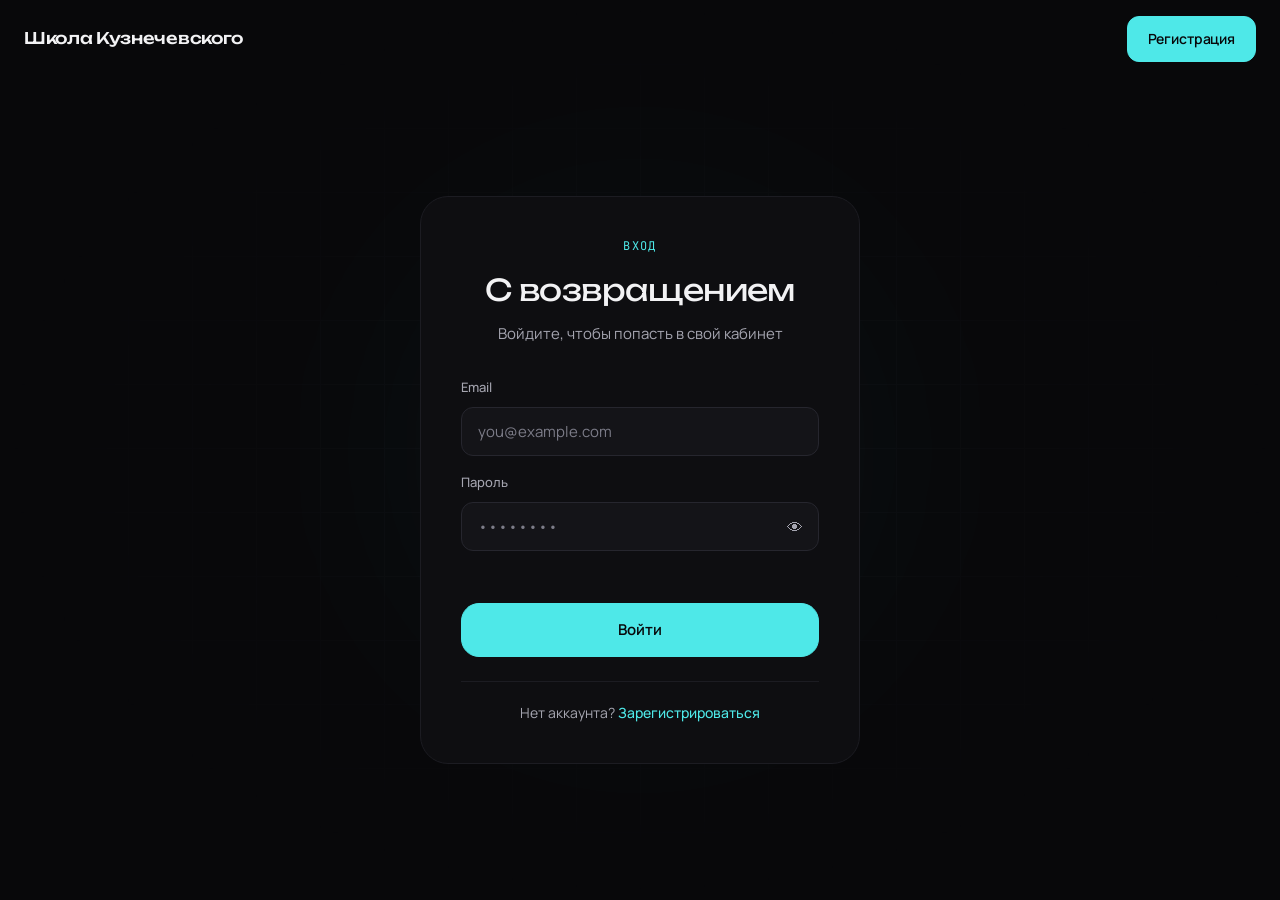
==== commit b522f3b9: "Update cabinet-student.html" ====
--- a/cabinet-student.html
+++ b/cabinet-student.html
@@ -72,12 +72,13 @@
         </div>
       </div>
 
-      <!-- ДВЕ КОЛОНКИ -->
       <div class="student-layout">
 
-        <!-- СЛЕВА: ЗАЯВКИ -->
         <div class="student-col-main">
-          <h2 class="cabinet__title cabinet__title--col">Мои заявки</h2>
+          <div class="cabinet__col-head">
+            <h2 class="cabinet__title cabinet__title--col">Мои заявки</h2>
+            <button type="button" class="btn btn--ghost btn--sm" data-bookings-toggle hidden>Развернуть</button>
+          </div>
           <div class="cabinet__list" data-bookings-list>
             <div class="cabinet__empty">
               <div class="cabinet__empty-icon">📅</div>
@@ -88,7 +89,6 @@
           </div>
         </div>
 
-        <!-- СПРАВА: ЛИЧНОЕ РАСПИСАНИЕ -->
         <aside class="student-col-side">
           <div class="cabinet__col-head">
             <h2 class="cabinet__title cabinet__title--col">Моё расписание</h2>
@@ -129,7 +129,6 @@
     </div>
   </main>
 
-  <!-- МОДАЛКА ОТЗЫВА -->
   <div class="modal" data-modal="review" hidden>
     <div class="modal__backdrop" data-modal-close></div>
     <div class="modal__panel">
@@ -151,7 +150,6 @@
     </div>
   </div>
 
-  <!-- МОДАЛКА ЛИЧНОЙ ЯЧЕЙКИ -->
   <div class="modal" data-modal="personal-cell-edit" hidden>
     <div class="modal__backdrop" data-modal-close></div>
     <div class="modal__panel">
--- a/css/base.css
+++ b/css/base.css
@@ -5,15 +5,14 @@
   --border: #1C1C22;
   --border-strong: #26262E;
   --text: #F2F2F4;
-  --text-dim: #9A9AA5;
-  --text-mute: #5E5E68;
+  --text-dim: #A5A5B0;
+  --text-mute: #7C7C88;
 
   --accent: #4EE8E8;
   --accent-dim: rgba(78, 232, 232, 0.08);
   --accent-glow: rgba(78, 232, 232, 0.22);
   --magenta: #E84EC6;
   --magenta-dim: rgba(232, 78, 198, 0.10);
-  --magenta-glow: rgba(232, 78, 198, 0.22);
 
   --busy: #5A3A3A;
   --busy-dim: rgba(90, 58, 58, 0.15);
@@ -25,10 +24,10 @@
   --font-body: 'Manrope', system-ui, sans-serif;
   --font-mono: 'JetBrains Mono', monospace;
 
-  --radius-sm: 6px;
-  --radius: 10px;
-  --radius-lg: 16px;
-  --radius-xl: 24px;
+  --radius-sm: 8px;
+  --radius: 12px;
+  --radius-lg: 18px;
+  --radius-xl: 28px;
 
   --container: 1280px;
   --gutter: 24px;
@@ -58,206 +57,87 @@
 
 ::selection { background: var(--accent); color: #08080A; }
 
-.container {
-  max-width: var(--container);
-  margin: 0 auto;
-  padding: 0 var(--gutter);
-}
+.container { max-width: var(--container); margin: 0 auto; padding: 0 var(--gutter); }
 
 /* PAGE LOADER */
 .page-loader {
-  position: fixed;
-  inset: 0;
-  z-index: 500;
+  position: fixed; inset: 0; z-index: 500;
   background: var(--bg);
-  display: flex;
-  flex-direction: column;
-  align-items: center;
-  justify-content: center;
+  display: flex; flex-direction: column; align-items: center; justify-content: center;
   gap: 32px;
-  transition: opacity 0.8s var(--ease), visibility 0.8s var(--ease);
-}
-
-.page-loader.is-done {
-  opacity: 0;
-  visibility: hidden;
-  pointer-events: none;
-}
-
+  transition: opacity 0.6s var(--ease), visibility 0.6s var(--ease);
+}
+.page-loader.is-done { opacity: 0; visibility: hidden; pointer-events: none; }
 .page-loader__logo {
   font-family: var(--font-display);
   font-size: clamp(20px, 3vw, 32px);
-  font-weight: 400;
-  letter-spacing: -0.03em;
-  color: var(--text);
-  animation: loaderLogo 1.4s var(--ease) both;
-}
-
+  font-weight: 400; letter-spacing: -0.03em; color: var(--text);
+}
 .page-loader__logo span { color: var(--accent); }
-
-@keyframes loaderLogo {
-  0% { opacity: 0; filter: blur(20px); transform: translateY(10px); }
-  100% { opacity: 1; filter: blur(0); transform: translateY(0); }
-}
-
-.page-loader__bar {
-  width: 200px;
-  height: 2px;
-  background: var(--border);
-  border-radius: 2px;
-  overflow: hidden;
-}
-
+.page-loader__bar { width: 200px; height: 2px; background: var(--border); border-radius: 2px; overflow: hidden; }
 .page-loader__fill {
-  height: 100%;
-  width: 0;
-  background: var(--accent);
+  height: 100%; width: 0; background: var(--accent);
   box-shadow: 0 0 12px var(--accent-glow);
   animation: loaderFill 1.2s var(--ease) forwards;
 }
-
-@keyframes loaderFill {
-  0% { width: 0; }
-  100% { width: 100%; }
-}
+@keyframes loaderFill { 0% { width: 0; } 100% { width: 100%; } }
 
 /* CURSOR GLOW */
 .cursor-glow {
-  position: fixed;
-  top: 0; left: 0;
+  position: fixed; top: 0; left: 0;
   width: 460px; height: 460px;
   border-radius: 50%;
   background: radial-gradient(circle, var(--accent-glow) 0%, transparent 65%);
   filter: blur(80px);
-  opacity: 0;
-  pointer-events: none;
-  z-index: 1;
+  opacity: 0; pointer-events: none; z-index: 1;
   transition: opacity 0.5s var(--ease);
   transform: translate(-50%, -50%);
   mix-blend-mode: screen;
 }
-
 .cursor-glow.is-active { opacity: 0.22; }
+@media (max-width: 1024px), (prefers-reduced-motion: reduce) {
+  .cursor-glow { display: none !important; }
+}
 
 /* BUTTONS */
 .btn {
-  display: inline-flex;
-  align-items: center;
-  justify-content: center;
-  gap: 8px;
-  padding: 11px 20px;
+  display: inline-flex; align-items: center; justify-content: center;
+  gap: 8px; padding: 11px 20px;
   border-radius: var(--radius);
-  font-size: 14px;
-  font-weight: 600;
-  letter-spacing: -0.01em;
-  transition: all 0.3s var(--ease);
-  white-space: nowrap;
-  cursor: pointer;
+  font-size: 14px; font-weight: 600; letter-spacing: -0.01em;
+  transition: background 0.25s var(--ease), border-color 0.25s var(--ease), color 0.25s var(--ease), transform 0.25s var(--ease), box-shadow 0.25s var(--ease);
+  white-space: nowrap; cursor: pointer;
   border: 1px solid transparent;
   font-family: var(--font-body);
-  will-change: transform;
-  position: relative;
-}
-
-.btn--primary {
-  background: var(--accent);
-  color: #08080A;
-  border-color: var(--accent);
-}
-
-.btn--primary:hover {
-  background: #66F0F0;
-  box-shadow: 0 8px 24px var(--accent-glow);
-  transform: translateY(-1px);
-}
-
-.btn--ghost {
-  background: transparent;
-  color: var(--text);
-  border-color: var(--border-strong);
-}
-
-.btn--ghost:hover {
-  border-color: var(--text-dim);
-  background: var(--surface-1);
-  transform: translateY(-1px);
-}
-
-.btn--outline {
-  background: transparent;
-  color: var(--accent);
-  border-color: var(--accent);
-}
-
-.btn--outline:hover {
-  background: var(--accent-dim);
-  transform: translateY(-1px);
-}
-
-.btn--danger {
-  background: transparent;
-  color: var(--red);
-  border-color: rgba(248, 113, 113, 0.4);
-}
-
-.btn--danger:hover {
-  background: rgba(248, 113, 113, 0.08);
-  border-color: var(--red);
-}
-
-.btn--icon {
-  width: 40px;
-  height: 40px;
-  padding: 0;
-  border-radius: var(--radius);
-  background: var(--surface-1);
-  border: 1px solid var(--border-strong);
-  color: var(--text-dim);
-}
-
-.btn--icon:hover {
-  border-color: var(--accent);
-  color: var(--accent);
-}
-
+  text-decoration: none;
+}
+.btn--primary { background: var(--accent); color: #08080A; border-color: var(--accent); }
+.btn--primary:hover { background: #66F0F0; box-shadow: 0 8px 24px var(--accent-glow); transform: translateY(-1px); }
+.btn--ghost { background: transparent; color: var(--text); border-color: var(--border-strong); }
+.btn--ghost:hover { border-color: var(--text-dim); background: var(--surface-1); transform: translateY(-1px); }
+.btn--outline { background: transparent; color: var(--accent); border-color: var(--accent); }
+.btn--outline:hover { background: var(--accent-dim); transform: translateY(-1px); }
+.btn--danger { background: transparent; color: var(--red); border-color: rgba(248, 113, 113, 0.4); }
+.btn--danger:hover { background: rgba(248, 113, 113, 0.08); border-color: var(--red); }
+.btn--icon { width: 40px; height: 40px; padding: 0; border-radius: var(--radius); background: var(--surface-1); border: 1px solid var(--border-strong); color: var(--text-dim); }
+.btn--icon:hover { border-color: var(--accent); color: var(--accent); }
 .btn--lg { padding: 14px 26px; font-size: 15px; border-radius: var(--radius-lg); }
 .btn--sm { padding: 7px 14px; font-size: 12px; border-radius: var(--radius-sm); }
-
-.btn:disabled {
-  opacity: 0.5;
-  cursor: not-allowed;
-  transform: none !important;
-}
+.btn:disabled { opacity: 0.5; cursor: not-allowed; transform: none !important; }
 
 /* CHIPS */
 .chip {
-  display: inline-flex;
-  align-items: center;
+  display: inline-flex; align-items: center;
   padding: 9px 16px;
   border: 1px solid var(--border-strong);
   border-radius: 999px;
-  font-size: 14px;
-  font-weight: 500;
-  color: var(--text-dim);
+  font-size: 14px; font-weight: 500; color: var(--text-dim);
   transition: all 0.25s var(--ease);
   background: var(--surface-1);
-  will-change: transform;
-}
-
-.chip:hover {
-  border-color: var(--text-dim);
-  color: var(--text);
-}
-
-.chip.is-active {
-  background: var(--accent);
-  border-color: var(--accent);
-  color: #08080A;
-  font-weight: 600;
-}
-
+}
+.chip:hover { border-color: var(--text-dim); color: var(--text); }
+.chip.is-active { background: var(--accent); border-color: var(--accent); color: #08080A; font-weight: 600; }
 .chip.is-shake { animation: chipShake 0.4s var(--ease); }
-
 @keyframes chipShake {
   0%, 100% { transform: translateX(0); }
   25% { transform: translateX(-4px); }
@@ -268,47 +148,26 @@
 .filter {
   padding: 8px 14px;
   border-radius: var(--radius-sm);
-  font-size: 13px;
-  font-weight: 500;
-  color: var(--text-dim);
+  font-size: 13px; font-weight: 500; color: var(--text-dim);
   border: 1px solid transparent;
   transition: all 0.25s var(--ease);
 }
-
 .filter:hover { color: var(--text); background: var(--surface-1); }
-.filter.is-active {
-  background: var(--surface-2);
-  color: var(--text);
-  border-color: var(--border-strong);
-}
+.filter.is-active { background: var(--surface-2); color: var(--text); border-color: var(--border-strong); }
 
 /* SECTION HEAD */
-.section-head {
-  text-align: center;
-  max-width: 640px;
-  margin: 0 auto 56px;
-}
-
+.section-head { text-align: center; max-width: 640px; margin: 0 auto 56px; }
 .section-head--left { text-align: left; margin-left: 0; }
-
 .section-head__eyebrow {
-  font-family: var(--font-mono);
-  font-size: 12px;
-  text-transform: uppercase;
-  letter-spacing: 0.12em;
-  color: var(--accent);
+  font-family: var(--font-mono); font-size: 12px;
+  text-transform: uppercase; letter-spacing: 0.12em; color: var(--accent);
   margin-bottom: 14px;
 }
-
 .section-head__title {
   font-family: var(--font-display);
   font-size: clamp(28px, 4vw, 44px);
-  font-weight: 400;
-  line-height: 1.12;
-  letter-spacing: -0.02em;
-  margin-bottom: 16px;
-}
-
+  font-weight: 400; line-height: 1.12; letter-spacing: -0.02em; margin-bottom: 16px;
+}
 .section-head__lead { color: var(--text-dim); font-size: 17px; }
 
 /* GRID */
@@ -317,78 +176,37 @@
 .grid--2 { grid-template-columns: repeat(2, 1fr); }
 
 /* FIELDS */
-.field label {
-  display: block;
-  font-size: 13px;
-  color: var(--text-dim);
-  margin-bottom: 10px;
-  font-weight: 500;
-}
-
-.field input,
-.field select,
-.field textarea {
-  width: 100%;
-  padding: 13px 16px;
+.field label { display: block; font-size: 13px; color: var(--text-dim); margin-bottom: 10px; font-weight: 500; }
+.field input, .field select, .field textarea {
+  width: 100%; padding: 13px 16px;
   background: var(--surface-2);
   border: 1px solid var(--border-strong);
   border-radius: var(--radius);
   color: var(--text);
-  font-family: var(--font-body);
-  font-size: 15px;
+  font-family: var(--font-body); font-size: 15px;
   outline: none;
-  transition: all 0.25s var(--ease);
-}
-
-.field input::placeholder,
-.field textarea::placeholder { color: var(--text-mute); }
-
-.field input:focus,
-.field select:focus,
-.field textarea:focus {
-  border-color: var(--accent);
-  box-shadow: 0 0 0 3px var(--accent-dim);
-}
-
+  transition: border-color 0.25s var(--ease), box-shadow 0.25s var(--ease);
+}
+.field input::placeholder, .field textarea::placeholder { color: var(--text-mute); }
+.field input:focus, .field select:focus, .field textarea:focus {
+  border-color: var(--accent); box-shadow: 0 0 0 3px var(--accent-dim);
+}
 .field select {
   appearance: none;
-  background-image: url("data:image/svg+xml;utf8,<svg xmlns='http://www.w3.org/2000/svg' width='12' height='8' viewBox='0 0 12 8' fill='none'><path d='M1 1l5 5 5-5' stroke='%239A9AA5' stroke-width='1.5' stroke-linecap='round'/></svg>");
-  background-repeat: no-repeat;
-  background-position: right 16px center;
+  background-image: url("data:image/svg+xml;utf8,<svg xmlns='http://www.w3.org/2000/svg' width='12' height='8' viewBox='0 0 12 8' fill='none'><path d='M1 1l5 5 5-5' stroke='%23A5A5B0' stroke-width='1.5' stroke-linecap='round'/></svg>");
+  background-repeat: no-repeat; background-position: right 16px center;
   padding-right: 40px;
 }
-
 .field textarea { resize: vertical; min-height: 100px; }
 
-/* SVG ICON UTILITY */
-.icon {
-  width: 20px;
-  height: 20px;
-  stroke: currentColor;
-  stroke-width: 1.5;
-  fill: none;
-  stroke-linecap: round;
-  stroke-linejoin: round;
-  flex-shrink: 0;
-}
-
+/* SVG ICON */
+.icon { width: 20px; height: 20px; stroke: currentColor; stroke-width: 1.5; fill: none; stroke-linecap: round; stroke-linejoin: round; flex-shrink: 0; }
 .icon--lg { width: 32px; height: 32px; stroke-width: 1.2; }
 .icon--sm { width: 16px; height: 16px; }
 
 /* ЦВЕТА КАБИНЕТОВ */
-/* ученик — синий */
-.page-student {
-  --cabinet-accent: #4EA8E8;
-  --cabinet-accent-dim: rgba(78, 168, 232, 0.12);
-  --cabinet-accent-glow: rgba(78, 168, 232, 0.3);
-}
-
-/* учитель — фиолетовый */
-.page-teacher {
-  --cabinet-accent: #E84EC6;
-  --cabinet-accent-dim: rgba(232, 78, 198, 0.12);
-  --cabinet-accent-glow: rgba(232, 78, 198, 0.3);
-}
+.page-student { --cabinet-accent: #4EA8E8; --cabinet-accent-dim: rgba(78, 168, 232, 0.12); }
+.page-teacher { --cabinet-accent: #E84EC6; --cabinet-accent-dim: rgba(232, 78, 198, 0.12); }
 
 @media (max-width: 1024px) { .grid--3 { grid-template-columns: repeat(2, 1fr); } }
 @media (max-width: 680px) {
--- a/css/main.css
+++ b/css/main.css
@@ -4,7 +4,7 @@
   top: 0; left: 0; right: 0;
   z-index: 100;
   padding: 16px 0;
-  transition: all 0.4s var(--ease);
+  transition: background 0.3s var(--ease), border-color 0.3s var(--ease), padding 0.3s var(--ease), backdrop-filter 0.3s var(--ease);
 }
 
 .nav.is-scrolled {
@@ -32,20 +32,25 @@
   letter-spacing: -0.02em;
   white-space: nowrap;
   display: inline-flex;
+  align-items: center;
 }
 
 .nav__logo span {
   display: inline-block;
   opacity: 0;
   transform: translateY(8px);
-  filter: blur(6px);
-  transition: opacity 0.6s var(--ease), transform 0.6s var(--ease), filter 0.6s var(--ease);
+  transition: opacity 0.5s var(--ease), transform 0.5s var(--ease);
 }
 
 .nav__logo.is-ready span {
   opacity: 1;
   transform: translateY(0);
-  filter: blur(0);
+}
+
+.nav__logo-space {
+  width: 0.35em;
+  height: 1px;
+  display: inline-block;
 }
 
 .nav__logo span:nth-child(1) { transition-delay: 0.02s; }
@@ -95,10 +100,10 @@
 .nav__burger span {
   width: 20px; height: 1.5px;
   background: var(--text);
-  transition: all 0.3s var(--ease);
-}
-
-/* USER MENU (имя + аватар + колокольчик) */
+  transition: transform 0.25s var(--ease);
+}
+
+/* USER MENU */
 .nav__user-menu {
   display: flex;
   align-items: center;
@@ -211,17 +216,30 @@
 
 .hero__title em { font-style: normal; color: var(--accent); }
 
+.hero__sub {
+  color: var(--text-dim);
+  font-size: clamp(16px, 1.6vw, 19px);
+  line-height: 1.5;
+  max-width: 52ch;
+  margin-top: 24px;
+}
+
+.hero__cta {
+  display: flex;
+  gap: 12px;
+  flex-wrap: wrap;
+  margin-top: 36px;
+}
+
 [data-hero-el] {
   opacity: 0;
   transform: translateY(20px);
-  filter: blur(8px);
 }
 
 [data-hero-el].is-visible {
   opacity: 1;
   transform: translateY(0);
-  filter: blur(0);
-  transition: opacity 0.9s var(--ease), transform 0.9s var(--ease), filter 0.9s var(--ease);
+  transition: opacity 0.7s var(--ease), transform 0.7s var(--ease);
 }
 
 /* PODBOR */
@@ -250,7 +268,7 @@
   height: 100%;
   background: var(--accent);
   width: 33.33%;
-  transition: width 0.6s var(--ease);
+  transition: width 0.5s var(--ease);
 }
 
 .podbor__viewport { position: relative; overflow: hidden; }
@@ -258,12 +276,6 @@
 
 .podbor__step.is-active {
   display: block;
-  animation: slideIn 0.6s var(--ease);
-}
-
-@keyframes slideIn {
-  from { opacity: 0; transform: translateX(30px); filter: blur(4px); }
-  to { opacity: 1; transform: translateX(0); filter: blur(0); }
 }
 
 .podbor__step-label {
@@ -288,12 +300,6 @@
   font-size: 13px;
   color: var(--red);
   font-weight: 500;
-  animation: hintIn 0.4s var(--ease);
-}
-
-@keyframes hintIn {
-  from { opacity: 0; transform: translateY(-4px); }
-  to { opacity: 1; transform: translateY(0); }
 }
 
 .chips { display: flex; flex-wrap: wrap; gap: 10px; }
@@ -314,6 +320,12 @@
 
 .podbor__results { margin-top: 64px; }
 .podbor__reset { text-align: center; margin-top: 40px; }
+
+.podbor__more {
+  grid-column: 1 / -1;
+  text-align: center;
+  margin-top: 8px;
+}
 
 /* TEACHER CARD */
 .teacher-card {
@@ -321,7 +333,7 @@
   border: 1px solid var(--border);
   border-radius: var(--radius-lg);
   padding: 24px;
-  transition: transform 0.35s var(--ease), border-color 0.35s var(--ease);
+  transition: transform 0.3s var(--ease), border-color 0.3s var(--ease);
   cursor: pointer;
   display: flex;
   flex-direction: column;
@@ -405,7 +417,7 @@
   border-radius: var(--radius-sm);
   border: 1px solid var(--border-strong);
   color: var(--text-dim);
-  transition: all 0.25s var(--ease);
+  transition: border-color 0.25s var(--ease), color 0.25s var(--ease), background 0.25s var(--ease);
   background: var(--surface-2);
 }
 
@@ -467,21 +479,11 @@
   border: 1px solid var(--border);
   border-radius: var(--radius-lg);
   padding: 32px;
-  transition: all 0.4s var(--ease);
+  transition: border-color 0.3s var(--ease), transform 0.3s var(--ease);
   position: relative;
   overflow: hidden;
 }
 
-.how__card::before {
-  content: '';
-  position: absolute;
-  top: 0; left: -100%;
-  width: 100%; height: 1px;
-  background: linear-gradient(90deg, transparent, var(--accent), transparent);
-  transition: left 0.8s var(--ease);
-}
-
-.how__card:hover::before { left: 100%; }
 .how__card:hover { border-color: var(--border-strong); transform: translateY(-2px); }
 
 .how__num { font-family: var(--font-mono); font-size: 13px; color: var(--accent); margin-bottom: 20px; }
@@ -516,7 +518,7 @@
   background: var(--surface-1);
   border: 1px solid var(--border);
   border-radius: var(--radius-lg);
-  transition: all 0.35s var(--ease);
+  transition: border-color 0.3s var(--ease), transform 0.3s var(--ease);
 }
 
 .for-teachers__feature:hover {
@@ -608,10 +610,7 @@
   background: rgba(0, 0, 0, 0.75);
   backdrop-filter: blur(8px);
   -webkit-backdrop-filter: blur(8px);
-  animation: fadeIn 0.4s var(--ease);
-}
-
-@keyframes fadeIn { from { opacity: 0; } to { opacity: 1; } }
+}
 
 .modal__panel {
   position: relative;
@@ -622,12 +621,6 @@
   width: 100%;
   max-height: 90vh;
   overflow-y: auto;
-  animation: modalIn 0.5s var(--ease-spring);
-}
-
-@keyframes modalIn {
-  from { opacity: 0; transform: translateY(24px) scale(0.96); filter: blur(6px); }
-  to { opacity: 1; transform: translateY(0) scale(1); filter: blur(0); }
 }
 
 .pay { padding: 32px; }
@@ -679,13 +672,6 @@
   font-size: 28px;
   color: var(--accent);
   margin: 0 auto 22px;
-  animation: successPop 0.5s var(--ease-spring);
-}
-
-@keyframes successPop {
-  0% { transform: scale(0.5); opacity: 0; }
-  60% { transform: scale(1.1); }
-  100% { transform: scale(1); opacity: 1; }
 }
 
 .pay__success h3 {
@@ -698,7 +684,7 @@
 
 .pay__success p { color: var(--text-dim); margin-bottom: 22px; }
 
-/* EMPTY STATE (global) */
+/* EMPTY STATE */
 .empty-state {
   grid-column: 1/-1;
   text-align: center;
@@ -738,13 +724,197 @@
 /* REVEAL */
 .reveal {
   opacity: 0;
-  transform: translateY(28px);
-  filter: blur(6px);
+  transform: translateY(24px);
 }
 
 .reveal.is-visible {
   opacity: 1;
   transform: translateY(0);
-  filter: blur(0);
-  transition: opacity 0.9s var(--ease), transform 0.9s var(--ease), filter 0.9s var(--ease);
-}
+  transition: opacity 0.7s var(--ease), transform 0.7s var(--ease);
+}
+
+/* LEGAL PAGES */
+.legal {
+  position: relative;
+  padding: 160px 0 80px;
+  overflow: hidden;
+}
+
+.legal__grid {
+  position: absolute;
+  inset: 0;
+  background-image:
+    linear-gradient(var(--border) 1px, transparent 1px),
+    linear-gradient(90deg, var(--border) 1px, transparent 1px);
+  background-size: 64px 64px;
+  mask-image: radial-gradient(ellipse at 50% 0%, #000 0%, transparent 70%);
+  -webkit-mask-image: radial-gradient(ellipse at 50% 0%, #000 0%, transparent 70%);
+  opacity: 0.25;
+  pointer-events: none;
+}
+
+.legal__inner { position: relative; z-index: 2; max-width: 820px; }
+
+.legal__head {
+  margin-bottom: 48px;
+  padding-bottom: 32px;
+  border-bottom: 1px solid var(--border);
+}
+
+.legal__eyebrow {
+  font-family: var(--font-mono);
+  font-size: 12px;
+  text-transform: uppercase;
+  letter-spacing: 0.12em;
+  color: var(--accent);
+  margin-bottom: 14px;
+}
+
+.legal__title {
+  font-family: var(--font-display);
+  font-size: clamp(28px, 4.2vw, 48px);
+  font-weight: 400;
+  line-height: 1.1;
+  letter-spacing: -0.02em;
+  margin-bottom: 14px;
+}
+
+.legal__lead {
+  color: var(--text-dim);
+  font-size: 15px;
+  font-family: var(--font-mono);
+}
+
+.legal__content {
+  color: var(--text-dim);
+  font-size: 15.5px;
+  line-height: 1.7;
+}
+
+.legal__content h2 {
+  font-family: var(--font-display);
+  font-size: 20px;
+  font-weight: 500;
+  letter-spacing: -0.01em;
+  color: var(--text);
+  margin: 40px 0 14px;
+  padding-top: 8px;
+}
+
+.legal__content h2:first-child { margin-top: 0; }
+
+.legal__content h3 {
+  font-family: var(--font-body);
+  font-size: 16px;
+  font-weight: 600;
+  color: var(--text);
+  margin: 24px 0 10px;
+}
+
+.legal__content p { margin-bottom: 14px; }
+
+.legal__content ul,
+.legal__content ol {
+  margin: 0 0 16px 0;
+  padding-left: 22px;
+  display: flex;
+  flex-direction: column;
+  gap: 8px;
+}
+
+.legal__content li { position: relative; padding-left: 4px; }
+.legal__content li::marker { color: var(--accent); }
+
+.legal__content a {
+  color: var(--accent);
+  text-decoration: underline;
+  text-decoration-color: rgba(78, 232, 232, 0.35);
+  text-underline-offset: 3px;
+  transition: text-decoration-color 0.25s var(--ease);
+}
+
+.legal__content a:hover { text-decoration-color: var(--accent); }
+
+.legal__content strong { color: var(--text); font-weight: 600; }
+
+.legal__content code {
+  font-family: var(--font-mono);
+  font-size: 13px;
+  padding: 2px 6px;
+  border-radius: 4px;
+  background: var(--surface-2);
+  border: 1px solid var(--border);
+  color: var(--accent);
+}
+
+.legal__footer-note {
+  margin-top: 48px;
+  padding: 20px 24px;
+  background: var(--surface-1);
+  border: 1px solid var(--border);
+  border-left: 3px solid var(--accent);
+  border-radius: var(--radius);
+  color: var(--text);
+  font-size: 14.5px;
+  line-height: 1.6;
+}
+
+.legal__footer-note p { margin: 0; }
+
+.legal__back {
+  margin-top: 48px;
+  padding-top: 32px;
+  border-top: 1px solid var(--border);
+  display: flex;
+  gap: 10px;
+  flex-wrap: wrap;
+  justify-content: space-between;
+}
+
+@media (max-width: 1024px) {
+  .nav__links { display: none; }
+  .nav__actions .btn--ghost { display: none; }
+  .nav__burger { display: flex; }
+  .for-teachers__grid { grid-template-columns: repeat(2, 1fr); }
+  .footer__inner { grid-template-columns: 1fr 1fr; gap: 32px; }
+}
+
+@media (max-width: 768px) {
+  .hero { padding: 140px 0 40px; }
+  .hero--compact { padding: 140px 0 20px; }
+  .hero__title { font-size: clamp(32px, 8vw, 48px); }
+  .hero__sub { margin-top: 18px; font-size: 15px; }
+  .hero__cta { margin-top: 24px; }
+  .hero__cta .btn { flex: 1; }
+
+  .podbor { padding: 40px 0 64px; }
+  .podbor__card { padding: 24px; }
+  .podbor__question { font-size: 22px; }
+  .podbor__row { grid-template-columns: 1fr; gap: 20px; }
+  .podbor__nav { flex-direction: column-reverse; gap: 10px; }
+  .podbor__nav .btn { width: 100%; }
+
+  .how, .for-teachers { padding: 64px 0; }
+  .for-teachers__grid { grid-template-columns: 1fr; }
+  .section-head { margin-bottom: 40px; }
+
+  .footer__inner { grid-template-columns: 1fr; gap: 28px; }
+  .footer__bottom { flex-direction: column; gap: 8px; text-align: center; }
+
+  .modal { padding: 12px; }
+
+  .legal { padding: 130px 0 60px; }
+  .legal__head { margin-bottom: 32px; padding-bottom: 24px; }
+  .legal__content { font-size: 15px; }
+  .legal__content h2 { font-size: 18px; margin-top: 32px; }
+  .legal__footer-note { padding: 16px 18px; font-size: 14px; }
+  .legal__back { flex-direction: column; }
+  .legal__back .btn { width: 100%; }
+}
+
+@media (max-width: 480px) {
+  .hero__title { font-size: 30px; }
+  .hero__cta { flex-direction: column; }
+  .hero__cta .btn { width: 100%; }
+  .nav__logo { font-size: 12px; }
+}
--- a/css/auth.css
+++ b/css/auth.css
@@ -1,3 +1,4 @@
+/* AUTH */
 .auth-page {
   min-height: 100vh;
   padding: 140px 24px 80px;
@@ -256,10 +257,85 @@
 
 .auth-card__footer a:hover { opacity: 0.8; }
 
+/* ─── СОГЛАСИЕ С ПРАВИЛАМИ ─── */
+
+.auth-form__agree {
+  display: flex;
+  align-items: flex-start;
+  gap: 10px;
+  margin: 4px 0 16px;
+  font-size: 13px;
+  line-height: 1.5;
+  color: var(--text-dim);
+  cursor: pointer;
+  user-select: none;
+}
+
+.auth-form__agree input[type="checkbox"] {
+  appearance: none;
+  -webkit-appearance: none;
+  width: 18px;
+  height: 18px;
+  flex-shrink: 0;
+  margin-top: 1px;
+  border-radius: 5px;
+  border: 1.5px solid var(--border-strong);
+  background: var(--surface-2);
+  cursor: pointer;
+  position: relative;
+  transition: all 0.2s var(--ease);
+}
+
+.auth-form__agree input[type="checkbox"]:hover {
+  border-color: var(--text-dim);
+}
+
+.auth-form__agree input[type="checkbox"]:checked {
+  background: var(--accent);
+  border-color: var(--accent);
+}
+
+.auth-form__agree input[type="checkbox"]:checked::after {
+  content: '';
+  position: absolute;
+  left: 5px;
+  top: 1.5px;
+  width: 5px;
+  height: 10px;
+  border: solid #08080A;
+  border-width: 0 2px 2px 0;
+  transform: rotate(45deg);
+}
+
+.auth-form__agree input[type="checkbox"]:focus-visible {
+  outline: none;
+  box-shadow: 0 0 0 3px var(--accent-dim);
+}
+
+.auth-form__agree span {
+  display: block;
+  padding-top: 1px;
+}
+
+.auth-form__agree a {
+  color: var(--accent);
+  font-weight: 500;
+  text-decoration: underline;
+  text-decoration-color: rgba(78, 232, 232, 0.35);
+  text-underline-offset: 3px;
+  transition: text-decoration-color 0.25s var(--ease), opacity 0.25s var(--ease);
+}
+
+.auth-form__agree a:hover {
+  text-decoration-color: var(--accent);
+  opacity: 0.9;
+}
+
 @media (max-width: 480px) {
   .auth-card { padding: 28px 22px; }
   .auth-card__title { font-size: 24px; }
   .role-card-big { padding: 18px 20px; gap: 14px; }
   .role-card-big__icon { width: 44px; height: 44px; }
   .role-card-big__title { font-size: 16px; }
-}
+  .auth-form__agree { font-size: 12.5px; }
+}
--- a/css/cabinet.css
+++ b/css/cabinet.css
@@ -1,5 +1,5 @@
 /* CABINET */
-.cabinet { min-height: 100vh; padding: 140px 0 80px; position: relative; overflow: hidden; }
+.cabinet { min-height: 100vh; padding: 140px 0 80px; position: relative; overflow-x: clip; }
 .cabinet__grid {
   position: absolute; inset: 0;
   background-image:
@@ -11,7 +11,7 @@
   opacity: 0.3; pointer-events: none;
 }
 .cabinet__inner { position: relative; z-index: 2; }
-.cabinet__head { margin-bottom: 24px; max-width: 640px; }
+.cabinet__head { margin-bottom: 12px; max-width: 640px; }
 .cabinet__eyebrow {
   font-family: var(--font-mono); font-size: 12px; text-transform: uppercase;
   letter-spacing: 0.12em; color: var(--cabinet-accent, var(--accent)); margin-bottom: 8px;
@@ -20,13 +20,26 @@
   font-family: var(--font-display); font-size: clamp(26px, 3.6vw, 40px);
   font-weight: 400; line-height: 1.12; letter-spacing: -0.02em; margin-bottom: 8px;
 }
-.cabinet__title--col {
-  margin-bottom: 0;
-  line-height: 1.15;
-}
+.cabinet__title--col { margin-bottom: 0; line-height: 1.15; }
 .cabinet__lead { color: var(--text-dim); font-size: 15px; }
 
-/* Заголовок колонки + кнопка справа */
+.cabinet__head-row {
+  display: flex;
+  justify-content: space-between;
+  align-items: center;
+  gap: 16px;
+  margin-bottom: 24px;
+  flex-wrap: wrap;
+}
+.cabinet__head-row .cabinet__title { margin-bottom: 0; }
+
+.cabinet__head-actions {
+  display: flex;
+  gap: 8px;
+  flex-wrap: wrap;
+  align-items: center;
+}
+
 .cabinet__col-head {
   display: flex;
   justify-content: space-between;
@@ -34,7 +47,13 @@
   gap: 16px;
   margin-bottom: 16px;
   flex-wrap: nowrap;
-  min-height: 48px;
+  min-height: 40px;
+}
+.cabinet__col-actions {
+  display: flex;
+  gap: 6px;
+  align-items: center;
+  flex-shrink: 0;
 }
 
 /* STATS */
@@ -44,7 +63,6 @@
   margin-bottom: 32px;
   flex-wrap: wrap;
 }
-
 .cabinet-stat {
   padding: 10px 16px;
   background: var(--surface-1);
@@ -57,7 +75,6 @@
   transition: border-color 0.3s var(--ease);
 }
 .cabinet-stat:hover { border-color: var(--border-strong); }
-
 .cabinet-stat__num {
   font-family: var(--font-mono);
   font-size: 18px;
@@ -65,18 +82,20 @@
   color: var(--cabinet-accent, var(--accent));
   line-height: 1;
 }
-
-.cabinet-stat__label {
-  font-size: 12px;
-  color: var(--text-dim);
-}
+.cabinet-stat__label { font-size: 12px; color: var(--text-dim); }
 
 /* SECTIONS */
 .cabinet__section { margin-bottom: 40px; }
 .cabinet__section-head {
-  display: flex; justify-content: space-between; align-items: center;
-  gap: 16px; margin-bottom: 16px; flex-wrap: wrap;
-}
+  display: flex;
+  justify-content: flex-end;
+  align-items: center;
+  gap: 16px;
+  margin-bottom: 12px;
+  flex-wrap: wrap;
+  min-height: 32px;
+}
+.cabinet__section-head > .btn { margin-left: auto; }
 .cabinet__section-title {
   font-family: var(--font-display); font-size: 18px; font-weight: 400;
   letter-spacing: -0.02em; margin-bottom: 14px;
@@ -130,9 +149,7 @@
   max-width: 36ch; margin-left: auto; margin-right: auto;
 }
 
-/* ============================================= */
-/* КАРТОЧКА ЗАЯВКИ                               */
-/* ============================================= */
+/* BOOKING CARD */
 .booking-card {
   background: var(--surface-1);
   border: 1px solid var(--border);
@@ -145,11 +162,7 @@
 }
 .booking-card:hover { border-color: var(--border-strong); }
 
-.booking-card__head {
-  display: flex;
-  flex-direction: column;
-  gap: 3px;
-}
+.booking-card__head { display: flex; flex-direction: column; gap: 3px; }
 
 .booking-card__date {
   font-family: var(--font-mono);
@@ -159,16 +172,8 @@
   letter-spacing: -0.01em;
   line-height: 1.15;
 }
-
-.booking-card__info {
-  font-size: 13.5px;
-  color: var(--text-dim);
-}
-
-.booking-card__name {
-  color: var(--text);
-  font-weight: 600;
-}
+.booking-card__info { font-size: 13.5px; color: var(--text-dim); }
+.booking-card__name { color: var(--text); font-weight: 600; }
 
 .booking-card__status {
   display: inline-flex;
@@ -183,7 +188,6 @@
   letter-spacing: 0.08em;
   width: fit-content;
 }
-
 .booking-card__status--pending {
   background: rgba(255, 211, 78, 0.12);
   border: 1px solid rgba(255, 211, 78, 0.5);
@@ -202,11 +206,7 @@
   color: var(--text-mute);
 }
 
-.booking-card__actions {
-  display: flex;
-  gap: 6px;
-  flex-wrap: wrap;
-}
+.booking-card__actions { display: flex; gap: 6px; flex-wrap: wrap; align-items: center; }
 
 .booking-card__action {
   display: inline-flex;
@@ -218,39 +218,30 @@
   font-size: 13px;
   font-weight: 600;
   cursor: pointer;
-  transition: all 0.25s var(--ease);
+  transition: background 0.25s var(--ease), border-color 0.25s var(--ease), color 0.25s var(--ease);
   border: 1px solid transparent;
   font-family: var(--font-body);
   background: none;
-}
-
+  text-decoration: none;
+}
 .booking-card__action--primary {
   background: var(--cabinet-accent, var(--accent));
   color: #08080A;
   border-color: var(--cabinet-accent, var(--accent));
 }
 .booking-card__action--primary:hover { filter: brightness(1.1); }
-
 .booking-card__action--ghost {
   background: transparent;
   border-color: var(--border-strong);
   color: var(--text);
 }
-.booking-card__action--ghost:hover {
-  border-color: var(--text);
-  background: var(--surface-2);
-}
-
+.booking-card__action--ghost:hover { border-color: var(--text); background: var(--surface-2); }
 .booking-card__action--danger {
   background: transparent;
   border-color: rgba(248, 113, 113, 0.4);
   color: var(--red);
 }
-.booking-card__action--danger:hover {
-  background: rgba(248, 113, 113, 0.08);
-  border-color: var(--red);
-}
-
+.booking-card__action--danger:hover { background: rgba(248, 113, 113, 0.08); border-color: var(--red); }
 .booking-card__action--remove {
   background: transparent;
   border: none;
@@ -260,88 +251,171 @@
 }
 .booking-card__action--remove:hover { color: var(--red); }
 
-/* ============================================= */
-/* РАСКЛАДКА УЧЕНИКА — 2 КОЛОНКИ                  */
-/* ============================================= */
+/* РАСКЛАДКИ */
 .student-layout {
   display: grid;
-  grid-template-columns: 1.4fr 1fr;
+  grid-template-columns: minmax(0, 1.4fr) minmax(0, 1fr);
   gap: 28px;
   align-items: start;
 }
 .student-col-main { min-width: 0; }
 .student-col-side { min-width: 0; }
-
-/* Заголовок колонки слева */
-.student-col-main > .cabinet__title--col {
-  margin-bottom: 16px;
-}
-
-/* ============================================= */
-/* WEEK BOARD (публичное и личное)                */
-/* ============================================= */
+.student-col-main > .cabinet__title--col { margin-bottom: 16px; }
+
+.teacher-layout {
+  display: grid;
+  grid-template-columns: minmax(0, 1.4fr) minmax(0, 1fr);
+  grid-template-areas: "schedule requests";
+  gap: 28px;
+  align-items: start;
+}
+.teacher-col-main { grid-area: schedule; min-width: 0; }
+.teacher-col-side { grid-area: requests; min-width: 0; }
+.teacher-col-main > .cabinet__title--col { margin-bottom: 16px; }
+
+/* ВКЛАДКИ */
+.teacher-tabs {
+  display: flex;
+  gap: 4px;
+  margin-bottom: 14px;
+  border-bottom: 1px solid var(--border);
+  flex-wrap: wrap;
+}
+.teacher-tab {
+  padding: 10px 14px;
+  font-size: 13px;
+  font-weight: 600;
+  color: var(--text-dim);
+  background: none;
+  border: none;
+  border-bottom: 2px solid transparent;
+  cursor: pointer;
+  transition: color 0.25s var(--ease), border-color 0.25s var(--ease);
+  font-family: var(--font-body);
+  white-space: nowrap;
+  margin-bottom: -1px;
+}
+.teacher-tab:hover { color: var(--text); }
+.teacher-tab.is-active {
+  color: var(--cabinet-accent, var(--accent));
+  border-bottom-color: var(--cabinet-accent, var(--accent));
+}
+.teacher-tab-panel { display: none; }
+.teacher-tab-panel.is-active { display: block; }
+
+/* WEEK BOARD */
 .week-board {
-  display: grid; grid-template-columns: repeat(7, minmax(0, 1fr));
-  gap: 8px; background: var(--surface-1); border: 1px solid var(--border);
-  border-radius: var(--radius-lg); padding: 14px;
-}
-.week-board--personal {
-  border-style: dashed;
-  opacity: 0.9;
-}
+  display: grid;
+  grid-template-columns: repeat(7, minmax(0, 1fr));
+  gap: 8px;
+  background: var(--surface-1);
+  border: 1px solid var(--border);
+  border-radius: var(--radius-lg);
+  padding: 14px;
+  align-items: start;
+}
+.week-board--personal { border-style: dashed; opacity: 0.9; }
 .week-board__loading {
-  grid-column: 1 / -1; text-align: center; padding: 32px 0;
-  color: var(--text-mute); font-family: var(--font-mono); font-size: 12px;
-}
-.week-day { display: flex; flex-direction: column; gap: 6px; min-width: 0; }
+  grid-column: 1 / -1;
+  text-align: center;
+  padding: 32px 0;
+  color: var(--text-mute);
+  font-family: var(--font-mono);
+  font-size: 12px;
+}
+.week-day {
+  display: grid;
+  grid-template-rows: auto 1fr;
+  gap: 6px;
+  min-width: 0;
+}
 .week-day__head {
-  font-family: var(--font-mono); font-size: 10px; color: var(--text-mute);
-  text-transform: uppercase; letter-spacing: 0.08em; text-align: center;
-  padding: 6px 0; border-bottom: 1px solid var(--border);
+  font-family: var(--font-mono);
+  font-size: 10px;
+  color: var(--text-mute);
+  text-transform: uppercase;
+  letter-spacing: 0.08em;
+  text-align: center;
+  padding: 6px 0;
+  border-bottom: 1px solid var(--border);
+  height: 30px;
+  display: flex;
+  align-items: center;
+  justify-content: center;
 }
 .week-day__body {
-  display: flex; flex-direction: column; gap: 5px; min-height: 50px;
+  display: grid;
+  grid-template-rows: repeat(var(--week-rows, 12), 44px);
+  gap: 6px;
+  min-height: 0;
 }
 .week-day__empty {
-  display: flex; align-items: center; justify-content: center;
-  height: 40px; border: 1px dashed var(--border); border-radius: var(--radius-sm);
-  font-size: 10px; color: var(--text-mute); font-family: var(--font-mono);
+  display: flex;
+  align-items: center;
+  justify-content: center;
+  height: 44px;
+  border: 1px dashed var(--border);
+  border-radius: var(--radius-sm);
+  font-size: 10px;
+  color: var(--text-mute);
+  font-family: var(--font-mono);
+}
+.week-day__more {
+  font-family: var(--font-mono);
+  font-size: 10px;
+  color: var(--cabinet-accent, var(--accent));
+  text-align: center;
+  padding: 3px 0;
+  opacity: 0.8;
 }
 
 .week-cell {
-  padding: 7px 9px;
+  height: 44px;
+  padding: 6px 8px;
   border-radius: var(--radius-sm);
   border: 1px solid var(--border-strong);
   background: var(--surface-2);
-  transition: border-color 0.4s var(--ease), background 0.4s var(--ease), transform 0.25s var(--ease);
-  display: flex; flex-direction: column; gap: 2px;
+  transition: border-color 0.3s var(--ease), background 0.3s var(--ease), transform 0.2s var(--ease);
+  display: flex;
+  flex-direction: column;
+  justify-content: center;
+  gap: 2px;
   min-width: 0;
-  min-height: 42px;
-  animation: weekCellIn 0.4s var(--ease-spring);
+  overflow: hidden;
   cursor: pointer;
 }
-.week-cell.is-clickable:hover { transform: translateY(-2px); }
-@keyframes weekCellIn {
-  from { opacity: 0; transform: translateY(5px) scale(0.97); }
-  to { opacity: 1; transform: translateY(0) scale(1); }
-}
+.week-cell:hover { border-color: var(--cabinet-accent, var(--accent)); }
+
 .week-cell__time {
-  font-family: var(--font-mono); font-size: 11px; font-weight: 600;
-  color: var(--text); line-height: 1;
+  font-family: var(--font-mono);
+  font-size: 11px;
+  font-weight: 600;
+  color: var(--text);
+  line-height: 1;
 }
 .week-cell__status {
-  font-size: 8.5px; text-transform: uppercase; letter-spacing: 0.06em;
-  font-weight: 600; font-family: var(--font-mono); color: var(--text-dim);
-}
-.week-cell__note {
-  font-size: 10px; color: var(--text-mute); overflow: hidden;
-  text-overflow: ellipsis; white-space: nowrap; margin-top: 1px;
-}
-
-.week-cell--free {
-  background: var(--accent-dim);
-  border-color: var(--accent);
-}
+  font-size: 8.5px;
+  text-transform: uppercase;
+  letter-spacing: 0.06em;
+  font-weight: 600;
+  font-family: var(--font-mono);
+  color: var(--text-dim);
+  line-height: 1;
+  overflow: hidden;
+  text-overflow: ellipsis;
+  white-space: nowrap;
+}
+.week-cell__status--name {
+  font-size: 10px;
+  text-transform: none;
+  letter-spacing: 0;
+  font-weight: 600;
+  font-family: var(--font-body);
+  color: var(--text);
+  line-height: 1.1;
+}
+
+.week-cell--free { background: var(--accent-dim); border-color: var(--accent); }
 .week-cell--free .week-cell__status { color: var(--accent); }
 
 .week-cell--busy {
@@ -349,6 +423,7 @@
   border-color: rgba(248, 113, 113, 0.4);
 }
 .week-cell--busy .week-cell__status { color: var(--red); }
+.week-cell--busy .week-cell__status--name { color: var(--text); }
 
 .week-cell--off {
   background: var(--surface-2);
@@ -363,27 +438,16 @@
   border-style: dashed;
 }
 .week-cell--personal .week-cell__time { color: var(--cabinet-accent, var(--magenta)); }
+.week-cell--personal .week-cell__status { color: var(--cabinet-accent, var(--magenta)); }
+
+.week-cell--preview { cursor: default; }
+.week-cell--preview:hover { transform: none; border-color: inherit; }
 
 /* LOADING */
 .cabinet__loading {
   text-align: center; padding: 40px 0; color: var(--text-mute);
   font-family: var(--font-mono); font-size: 12px;
 }
-
-/* PROFILE GRID */
-.profile-grid {
-  display: grid; grid-template-columns: 1fr 1fr; gap: 12px;
-  background: var(--surface-1); border: 1px solid var(--border);
-  border-radius: var(--radius-lg); padding: 20px;
-}
-.profile-item { display: flex; flex-direction: column; gap: 3px; }
-.profile-item--full { grid-column: 1 / -1; }
-.profile-item__label {
-  font-family: var(--font-mono); font-size: 10px; color: var(--text-mute);
-  text-transform: uppercase; letter-spacing: 0.08em;
-}
-.profile-item__value { font-size: 14px; color: var(--text); word-break: break-word; }
-.profile-item__value--dim { color: var(--text-dim); }
 
 /* DANGER ZONE */
 .danger-zone {
@@ -403,13 +467,12 @@
   background: var(--surface-1);
   display: flex; align-items: center; justify-content: center;
   cursor: pointer;
-  transition: all 0.3s var(--ease);
+  transition: border-color 0.3s var(--ease), color 0.3s var(--ease);
   color: var(--text-dim);
   flex-shrink: 0;
 }
 .notif-bell:hover { border-color: var(--cabinet-accent, var(--accent)); color: var(--cabinet-accent, var(--accent)); }
 .notif-bell svg { width: 17px; height: 17px; }
-
 .notif-bell__count {
   position: absolute;
   top: -5px; right: -5px;
@@ -424,7 +487,6 @@
   font-family: var(--font-mono);
 }
 .notif-bell__count[hidden] { display: none; }
-
 .notif-panel {
   position: absolute;
   top: calc(100% + 8px);
@@ -438,21 +500,15 @@
   z-index: 50;
   padding: 6px;
   box-shadow: 0 16px 48px rgba(0, 0, 0, 0.6);
-  animation: notifIn 0.3s var(--ease-spring);
-}
-@keyframes notifIn {
-  from { opacity: 0; transform: translateY(-5px); }
-  to { opacity: 1; transform: translateY(0); }
 }
 .notif-panel[hidden] { display: none; }
-
 .notif-item {
   position: relative;
   padding: 10px 32px 10px 12px;
   border-radius: var(--radius);
   font-size: 13px;
   color: var(--text-dim);
-  transition: background 0.25s var(--ease), color 0.25s var(--ease);
+  transition: background 0.2s var(--ease), color 0.2s var(--ease);
   cursor: pointer;
   line-height: 1.4;
 }
@@ -480,10 +536,9 @@
   font-size: 12px;
   cursor: pointer;
   display: flex; align-items: center; justify-content: center;
-  transition: all 0.2s var(--ease);
+  transition: background 0.2s var(--ease), color 0.2s var(--ease);
 }
 .notif-item__del:hover { background: rgba(248, 113, 113, 0.1); color: var(--red); }
-
 .notif-empty {
   padding: 20px;
   text-align: center;
@@ -495,29 +550,288 @@
 .avatar-lightbox {
   position: fixed; inset: 0;
   background: rgba(0, 0, 0, 0.9);
-  backdrop-filter: blur(10px);
-  -webkit-backdrop-filter: blur(10px);
   z-index: 500;
   display: flex; align-items: center; justify-content: center;
   padding: 32px;
   cursor: zoom-out;
-  animation: fadeIn 0.3s var(--ease);
 }
 .avatar-lightbox img {
   max-width: 90vw; max-height: 90vh;
   border-radius: var(--radius-lg);
   box-shadow: 0 24px 64px rgba(0, 0, 0, 0.8);
-  animation: lbIn 0.4s var(--ease-spring);
-}
-@keyframes lbIn {
-  from { opacity: 0; transform: scale(0.9); }
-  to { opacity: 1; transform: scale(1); }
+}
+
+/* MODAL ACTIONS */
+.modal-actions {
+  display: flex;
+  gap: 10px;
+  align-items: center;
+  flex-wrap: wrap;
+  margin-top: 6px;
+}
+.modal-actions--sticky {
+  padding: 16px 24px;
+  border-top: 1px solid var(--border);
+  background: var(--surface-1);
+  position: sticky;
+  bottom: 0;
+  margin-top: 0;
+}
+
+/* MODAL WIDE */
+.modal__panel--wide {
+  max-width: 1080px;
+  width: 100%;
+  max-height: 92vh;
+  display: flex;
+  flex-direction: column;
+  padding: 0;
+}
+
+/* ПРЕДПРОСМОТР */
+.preview-banner {
+  display: flex;
+  align-items: center;
+  gap: 10px;
+  padding: 12px 20px;
+  background: var(--cabinet-accent-dim, var(--accent-dim));
+  border-bottom: 1px solid var(--cabinet-accent, var(--accent));
+  color: var(--cabinet-accent, var(--accent));
+  font-size: 13px;
+  font-weight: 500;
+  font-family: var(--font-body);
+  flex-shrink: 0;
+}
+.preview-banner__icon { font-size: 16px; line-height: 1; }
+.preview-body {
+  display: grid;
+  grid-template-columns: 320px 1fr;
+  gap: 24px;
+  padding: 24px;
+  overflow-y: auto;
+  flex: 1 1 auto;
+  min-height: 0;
+}
+.preview-sidebar { display: flex; flex-direction: column; gap: 16px; }
+.preview-feed { display: flex; flex-direction: column; gap: 16px; }
+.preview-card {
+  background: var(--surface-2);
+  border: 1px solid var(--border);
+  border-radius: var(--radius-lg);
+  padding: 20px;
+}
+.preview-card--profile { text-align: center; }
+.preview-card__title {
+  font-family: var(--font-display);
+  font-size: 14px;
+  font-weight: 500;
+  letter-spacing: -0.01em;
+  margin-bottom: 12px;
+}
+.preview-avatar {
+  width: 112px;
+  height: 112px;
+  border-radius: 50%;
+  background: var(--surface-1);
+  border: 1px solid var(--border-strong);
+  display: flex;
+  align-items: center;
+  justify-content: center;
+  font-family: var(--font-display);
+  font-size: 36px;
+  color: var(--cabinet-accent, var(--magenta));
+  overflow: hidden;
+  margin: 0 auto 16px;
+}
+.preview-name {
+  font-family: var(--font-display);
+  font-size: 20px;
+  font-weight: 500;
+  letter-spacing: -0.02em;
+  line-height: 1.15;
+  margin-bottom: 6px;
+}
+.preview-subject { font-size: 13.5px; color: var(--text-dim); margin-bottom: 10px; }
+.preview-price {
+  font-family: var(--font-mono);
+  font-size: 18px;
+  font-weight: 500;
+  color: var(--text);
+  margin-bottom: 12px;
+}
+.preview-rating {
+  display: inline-flex;
+  align-items: center;
+  gap: 6px;
+  font-family: var(--font-mono);
+  font-size: 12.5px;
+  color: var(--text);
+  padding: 5px 12px;
+  border-radius: 999px;
+  background: var(--surface-1);
+  border: 1px solid var(--border);
+}
+.preview-rating__star { color: var(--cabinet-accent, var(--accent)); }
+.preview-rating__count { color: var(--text-mute); }
+.preview-bio { color: var(--text-dim); font-size: 13.5px; line-height: 1.55; }
+.preview-contacts {
+  display: grid;
+  grid-template-columns: 1fr 1fr;
+  gap: 8px;
+}
+.preview-contact {
+  display: flex;
+  flex-direction: column;
+  align-items: center;
+  justify-content: center;
+  gap: 6px;
+  padding: 12px 6px;
+  background: var(--surface-1);
+  border: 1px solid var(--border);
+  border-radius: var(--radius);
+  color: var(--text);
+  text-align: center;
+  min-height: 76px;
+  opacity: 0.85;
+  cursor: default;
+}
+.preview-contact__icon {
+  width: 32px;
+  height: 32px;
+  border-radius: 50%;
+  background: var(--cabinet-accent-dim, var(--accent-dim));
+  border: 1px solid var(--cabinet-accent, var(--accent));
+  display: flex;
+  align-items: center;
+  justify-content: center;
+  color: var(--cabinet-accent, var(--accent));
+  flex-shrink: 0;
+}
+.preview-contact__icon svg { width: 16px; height: 16px; }
+.preview-contact__label {
+  font-size: 11.5px;
+  font-weight: 600;
+  color: var(--text);
+  line-height: 1;
+}
+.preview-schedule {
+  background: var(--surface-1);
+  border: 1px solid var(--border);
+  border-radius: var(--radius);
+  padding: 12px;
+  overflow-x: auto;
+}
+.preview-schedule .week-board {
+  background: transparent;
+  border: none;
+  padding: 0;
+  gap: 8px;
+}
+.preview-schedule .week-day__head {
+  font-size: 10px;
+  padding: 6px 0;
+  border-bottom: none;
+}
+.preview-schedule .week-cell { height: 44px; padding: 6px 8px; }
+.preview-schedule .week-cell__time { font-size: 11px; }
+.preview-schedule .week-cell__status { font-size: 8.5px; }
+.preview-schedule .week-cell__status--name { font-size: 9.5px; }
+.preview-schedule__loading {
+  text-align: center;
+  padding: 32px 16px;
+  color: var(--text-mute);
+  font-family: var(--font-mono);
+  font-size: 13px;
+}
+.preview-portfolio {
+  display: grid;
+  grid-template-columns: 1fr 1fr;
+  gap: 12px;
+}
+.preview-portfolio img {
+  width: 100%;
+  height: 220px;
+  object-fit: cover;
+  display: block;
+  border-radius: var(--radius);
+  border: 1px solid var(--border);
+}
+.preview-portfolio img[hidden] { display: none; }
+
+/* ЦЕЛИ */
+.profile-goals {
+  display: flex;
+  flex-wrap: wrap;
+  gap: 8px;
+  padding: 12px;
+  background: var(--surface-2);
+  border: 1px solid var(--border-strong);
+  border-radius: var(--radius);
+  min-height: 48px;
+}
+.profile-goals__loading {
+  font-size: 13px;
+  color: var(--text-mute);
+  font-family: var(--font-mono);
+  width: 100%;
+  text-align: center;
+  padding: 4px 0;
+}
+.profile-goal {
+  display: inline-flex;
+  align-items: center;
+  gap: 8px;
+  padding: 7px 12px;
+  border: 1px solid var(--border-strong);
+  border-radius: 999px;
+  background: var(--surface-1);
+  font-size: 13px;
+  font-weight: 500;
+  color: var(--text-dim);
+  cursor: pointer;
+  transition: border-color 0.2s var(--ease), color 0.2s var(--ease), background 0.2s var(--ease);
+  user-select: none;
+}
+.profile-goal:hover { border-color: var(--text-dim); color: var(--text); }
+.profile-goal input[type="checkbox"] {
+  appearance: none; -webkit-appearance: none;
+  width: 14px; height: 14px;
+  border-radius: 4px;
+  border: 1.5px solid var(--border-strong);
+  background: var(--surface-2);
+  cursor: pointer; position: relative; flex-shrink: 0;
+  transition: background 0.2s var(--ease), border-color 0.2s var(--ease);
+}
+.profile-goal input[type="checkbox"]:checked {
+  background: var(--cabinet-accent, var(--accent));
+  border-color: var(--cabinet-accent, var(--accent));
+}
+.profile-goal input[type="checkbox"]:checked::after {
+  content: '';
+  position: absolute;
+  left: 3.5px; top: 0.5px;
+  width: 4px; height: 8px;
+  border: solid #08080A;
+  border-width: 0 2px 2px 0;
+  transform: rotate(45deg);
+}
+.profile-goal:has(input:checked) {
+  border-color: var(--cabinet-accent, var(--accent));
+  color: var(--text);
+  background: var(--cabinet-accent-dim, var(--accent-dim));
 }
 
 /* MOBILE */
 @media (max-width: 1024px) {
   .week-board { grid-template-columns: repeat(4, minmax(0, 1fr)); }
   .student-layout { grid-template-columns: 1fr; gap: 20px; }
+  .teacher-layout {
+    grid-template-columns: 1fr;
+    grid-template-areas: "schedule" "requests";
+    gap: 20px;
+  }
+  .preview-body { grid-template-columns: 1fr; gap: 16px; padding: 16px; }
+  .preview-portfolio img { height: 180px; }
 }
 
 @media (max-width: 768px) {
@@ -527,24 +841,40 @@
   .cabinet-stat__num { font-size: 16px; }
   .cabinet__section { margin-bottom: 32px; }
   .cabinet__section-head { flex-direction: column; align-items: stretch; }
+  .cabinet__section-head > .btn { margin-left: 0; width: 100%; }
   .cabinet__col-head { flex-wrap: wrap; }
+  .cabinet__head-actions { width: 100%; }
+  .cabinet__head-actions .btn { flex: 1; }
   .booking-card { padding: 14px 16px; }
   .booking-card__date { font-size: 15px; }
   .booking-card__action { padding: 7px 12px; font-size: 12px; }
   .booking-card__actions .booking-card__action { flex: 1; }
   .nav__user-name { display: none; }
   .notif-panel { width: 280px; right: -8px; }
-  .profile-grid { grid-template-columns: 1fr; }
   .week-board {
     grid-template-columns: repeat(2, minmax(0, 1fr));
-    padding: 10px;
-    gap: 6px;
+    padding: 10px; gap: 6px;
   }
-  .week-cell { min-height: 38px; padding: 6px 8px; }
+  .week-day__body { grid-template-rows: repeat(var(--week-rows, 12), 40px); }
+  .week-cell { height: 40px; padding: 5px 7px; }
   .week-cell__time { font-size: 10px; }
+  .week-cell__status { font-size: 8px; }
+  .week-cell__status--name { font-size: 9.5px; }
+  .week-day__head { height: 26px; font-size: 9px; }
   .info-panel { padding: 10px 14px; }
+  .modal__panel--wide { max-width: 100%; }
+  .preview-contacts { grid-template-columns: 1fr 1fr; }
+  .preview-portfolio { grid-template-columns: 1fr; }
+  .preview-portfolio img { height: 200px; }
+  .modal-actions--sticky { padding: 12px 16px; }
 }
 
 @media (max-width: 480px) {
   .week-board { grid-template-columns: 1fr; }
-}
+  .preview-body { padding: 12px; }
+  .preview-card { padding: 16px; }
+  .preview-avatar { width: 88px; height: 88px; font-size: 28px; }
+  .preview-name { font-size: 18px; }
+  .profile-goals { padding: 10px; gap: 6px; }
+  .profile-goal { padding: 6px 10px; font-size: 12px; }
+}
--- a/css/mobile.css
+++ b/css/mobile.css
@@ -1,46 +1,44 @@
 @media (max-width: 1024px) {
   .nav__links { display: none; }
   .nav__actions .btn--ghost { display: none; }
+  .nav__burger { display: flex; }
   .for-teachers__grid { grid-template-columns: repeat(2, 1fr); }
   .footer__inner { grid-template-columns: 1fr 1fr; gap: 32px; }
 }
 
 @media (max-width: 768px) {
-  .nav__burger { display: flex; }
+  html, body { overflow-x: hidden; max-width: 100%; }
+  .nav__inner { gap: 8px; padding: 0 16px; }
+  .nav__logo { font-size: 12px; }
+  .nav__user-menu { gap: 6px; }
+  .nav__user-trigger { padding: 4px; }
+  .nav__user-name { display: none; }
+  .nav__user-avatar { width: 30px; height: 30px; font-size: 12px; }
+  .notif-bell { width: 34px; height: 34px; }
+  .nav__burger { width: 36px; height: 36px; flex-shrink: 0; }
 
   .nav__mobile {
     position: absolute;
-    top: 100%;
-    left: 0;
-    right: 0;
+    top: 100%; left: 0; right: 0;
     background: rgba(8, 8, 10, 0.96);
     backdrop-filter: blur(20px);
     -webkit-backdrop-filter: blur(20px);
     border-bottom: 1px solid var(--border);
-    padding: 20px;
-    display: flex;
-    flex-direction: column;
-    gap: 12px;
-    animation: navMobileIn 0.4s var(--ease);
+    padding: 16px;
+    box-sizing: border-box;
+    display: flex; flex-direction: column; gap: 12px;
+    animation: navMobileIn 0.3s var(--ease);
     z-index: 90;
   }
   .nav__mobile[hidden] { display: none; }
-  .nav__mobile a,
-  .nav__mobile button {
-    font-size: 15px;
-    color: var(--text-dim);
-    padding: 10px 0;
-    border-bottom: 1px solid var(--border);
-    text-align: left;
-    background: none;
-    border-left: none;
-    border-right: none;
-    border-top: none;
-    cursor: pointer;
-    font-family: var(--font-body);
+  .nav__mobile a, .nav__mobile button {
+    font-size: 15px; color: var(--text-dim);
+    padding: 10px 0; border-bottom: 1px solid var(--border);
+    text-align: left; background: none;
+    border-left: none; border-right: none; border-top: none;
+    cursor: pointer; font-family: var(--font-body);
   }
-  .nav__mobile a:hover,
-  .nav__mobile button:hover { color: var(--text); }
+  .nav__mobile a:hover, .nav__mobile button:hover { color: var(--text); }
   .nav__mobile-auth { display: flex; flex-direction: column; gap: 8px; margin-top: 8px; }
   .nav__mobile-auth .btn { width: 100%; }
 
@@ -52,9 +50,12 @@
   .nav__burger.is-active span:nth-child(1) { transform: translateY(3.25px) rotate(45deg); }
   .nav__burger.is-active span:nth-child(2) { transform: translateY(-3.25px) rotate(-45deg); }
 
-  .hero { padding: 140px 0 80px; }
+  .hero { padding: 140px 0 40px; }
   .hero--compact { padding: 140px 0 20px; }
   .hero__title { font-size: clamp(32px, 8vw, 48px); }
+  .hero__sub { margin-top: 18px; font-size: 15px; }
+  .hero__cta { margin-top: 24px; }
+  .hero__cta .btn { flex: 1; }
 
   .podbor { padding: 40px 0 64px; }
   .podbor__card { padding: 24px; }
@@ -63,14 +64,9 @@
   .podbor__nav { flex-direction: column-reverse; gap: 10px; }
   .podbor__nav .btn { width: 100%; }
 
-  .how, .for-teachers, .cta { padding: 64px 0; }
+  .how, .for-teachers { padding: 64px 0; }
   .for-teachers__grid { grid-template-columns: 1fr; }
   .section-head { margin-bottom: 40px; }
-
-  .tp { padding: 24px; }
-  .tp__grid { grid-template-columns: 1fr; gap: 24px; }
-  .tp__foot { flex-direction: column; gap: 16px; align-items: stretch; }
-  .tp__foot .btn { width: 100%; }
 
   .pay { padding: 24px; }
 
@@ -78,12 +74,25 @@
   .footer__bottom { flex-direction: column; gap: 8px; text-align: center; }
 
   .modal { padding: 12px; }
-  .cursor-glow { display: none; }
-  .nav__logo { font-size: 13px; }
+  .cursor-glow { display: none !important; }
+
+  .grid--2, .grid--3 { grid-template-columns: 1fr; }
+
+  .legal { padding: 130px 0 60px; }
+  .legal__head { margin-bottom: 32px; padding-bottom: 24px; }
+  .legal__content { font-size: 15px; }
+  .legal__content h2 { font-size: 18px; margin-top: 32px; }
+  .legal__footer-note { padding: 16px 18px; font-size: 14px; }
+  .legal__back { flex-direction: column; }
+  .legal__back .btn { width: 100%; }
 }
 
 @media (max-width: 480px) {
-  .hero__title { font-size: 32px; }
+  .container { padding: 0 16px; }
+  .hero__title { font-size: 28px; }
+  .hero__cta { flex-direction: column; }
+  .hero__cta .btn { width: 100%; }
+  .hero__orb--1 { width: 400px; height: 400px; }
   .nav__logo { font-size: 12px; }
   .btn { font-size: 13px; padding: 10px 16px; }
   .btn--lg { padding: 12px 20px; font-size: 14px; }
